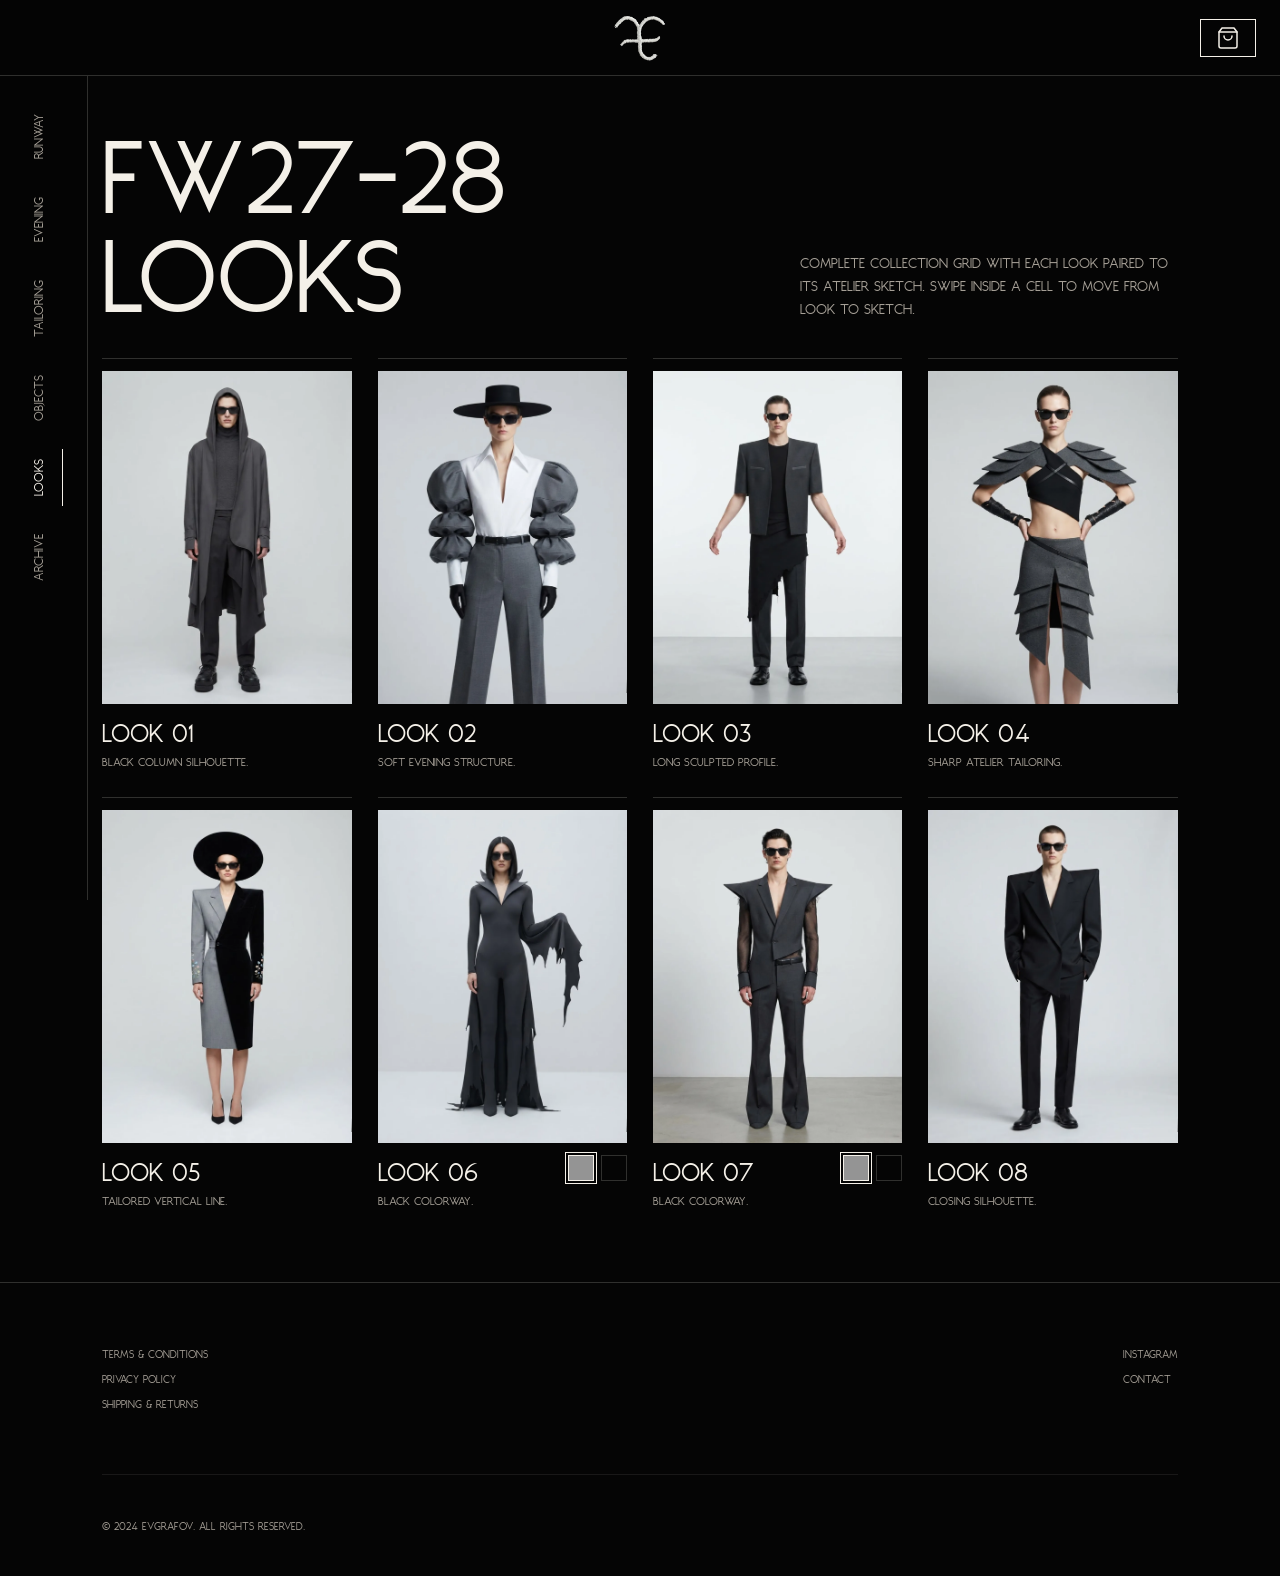
==== collection.html @ 295974f1 "add: privacy, shipping, terms pages, instagram link into the footer;" ====
<!doctype html>
<html lang="en">
  <head>
    <meta charset="utf-8" />
    <meta name="viewport" content="width=device-width, initial-scale=1" />
    <meta
      name="description"
      content="Evgrafov FW27-28 collection looks with runway visuals and sketches."
    />
    <title>Evgrafov FW27-28</title>
    <link rel="icon" href="assets/favicon/favicon.ico" sizes="any" />
    <link rel="icon" href="assets/favicon/favicon.svg" type="image/svg+xml" />
    <link rel="apple-touch-icon" href="assets/favicon/apple-touch-icon.png" />
    <link rel="manifest" href="assets/favicon/site.webmanifest" />
    <link rel="preload" href="src/styles.css" as="style" />
    <link rel="stylesheet" href="src/styles.css" />
  </head>
  <body class="collection-page">
    <header class="site-header" aria-label="Primary navigation">
      <a class="back-link header-back" href="index.html"></a>

      <a class="brand-mark" href="index.html" aria-label="Evgrafov home">
        <img
          src="assets/img/logo_trans.png"
          width="1024"
          height="1024"
          alt="Evgrafov"
        />
      </a>

      <button
        class="cart-button"
        type="button"
        aria-label="Open cart"
        aria-controls="cartPanel"
      >
        <svg width="24" height="24" viewBox="0 0 24 24" fill="none" stroke="currentColor" stroke-width="1.5" stroke-linecap="round" stroke-linejoin="round">
          <path d="M6 2L3 6v14a2 2 0 0 0 2 2h14a2 2 0 0 0 2-2V6l-3-4z"></path>
          <line x1="3" y1="6" x2="21" y2="6"></line>
          <path d="M16 10a4 4 0 0 1-8 0"></path>
        </svg>
        <span class="cart-count hidden" data-cart-count>0</span>
      </button>
    </header>

    <nav
      class="category-menu"
      id="categoryMenu"
      aria-label="Collection categories"
    >
      <a href="index.html#runway">Runway</a>
      <a href="index.html#evening">Evening</a>
      <a href="index.html#tailoring">Tailoring</a>
      <a href="index.html#objects">Objects</a>
      <a href="collection.html" class="is-active">Looks</a>
      <a href="index.html#archive">Archive</a>
    </nav>

    <main class="collection-main">
      <section class="collection-intro" aria-labelledby="collection-title">
        <div>
          <h1 id="collection-title">FW27-28 Looks</h1>
        </div>
        <p>
          Complete collection grid with each look paired to its atelier sketch.
          Swipe inside a cell to move from look to sketch.
        </p>
      </section>

      <section class="looks-grid" aria-label="FW27 collection looks">
        <article class="look-cell">
          <div class="look-carousel" tabindex="0" aria-label="Look 01 carousel">
            <figure class="look-slide">
              <img
                src="assets/img/generated/looks/fw27_1.webp"
                width="821"
                height="1100"
                alt="FW27 look 01"
                loading="lazy"
              />
            </figure>
            <figure class="look-slide is-sketch">
              <img
                src="assets/img/generated/products/IMG_8113.webp"
                width="1400"
                height="1050"
                alt="FW27 look 01 sketch"
                loading="lazy"
              />
            </figure>
          </div>
          <div class="look-meta">
            <div>
              <h2>Look 01</h2>
              <p>Black column silhouette.</p>
            </div>
          </div>
        </article>

        <article class="look-cell">
          <div class="look-carousel" tabindex="0" aria-label="Look 02 carousel">
            <figure class="look-slide">
              <img
                src="assets/img/generated/looks/fw27_2.webp"
                width="821"
                height="1100"
                alt="FW27 look 02"
                loading="lazy"
              />
            </figure>
            <figure class="look-slide is-sketch">
              <img
                src="assets/img/generated/products/IMG_8114.webp"
                width="1400"
                height="1050"
                alt="FW27 look 02 sketch"
                loading="lazy"
              />
            </figure>
          </div>
          <div class="look-meta">
            <div>
              <h2>Look 02</h2>
              <p>Soft evening structure.</p>
            </div>
          </div>
        </article>

        <article class="look-cell">
          <div class="look-carousel" tabindex="0" aria-label="Look 03 carousel">
            <figure class="look-slide">
              <img
                src="assets/img/generated/looks/fw27_3.webp"
                width="821"
                height="1100"
                alt="FW27 look 03"
                loading="lazy"
              />
            </figure>
            <figure class="look-slide is-sketch">
              <img
                src="assets/img/generated/products/IMG_8115.webp"
                width="1400"
                height="1050"
                alt="FW27 look 03 sketch"
                loading="lazy"
              />
            </figure>
          </div>
          <div class="look-meta">
            <div>
              <h2>Look 03</h2>
              <p>Long sculpted profile.</p>
            </div>
          </div>
        </article>

        <article class="look-cell">
          <div class="look-carousel" tabindex="0" aria-label="Look 04 carousel">
            <figure class="look-slide">
              <img
                src="assets/img/generated/looks/fw27_4.webp"
                width="821"
                height="1100"
                alt="FW27 look 04"
                loading="lazy"
              />
            </figure>
            <figure class="look-slide is-sketch">
              <img
                src="assets/img/generated/products/IMG_8116.webp"
                width="1400"
                height="1050"
                alt="FW27 look 04 sketch"
                loading="lazy"
              />
            </figure>
          </div>
          <div class="look-meta">
            <div>
              <h2>Look 04</h2>
              <p>Sharp atelier tailoring.</p>
            </div>
          </div>
        </article>

        <article class="look-cell">
          <div class="look-carousel" tabindex="0" aria-label="Look 05 carousel">
            <figure class="look-slide">
              <img
                src="assets/img/generated/looks/fw27_5.webp"
                width="821"
                height="1100"
                alt="FW27 look 05"
                loading="lazy"
              />
            </figure>
            <figure class="look-slide is-sketch">
              <img
                src="assets/img/generated/products/IMG_8117.webp"
                width="1400"
                height="1050"
                alt="FW27 look 05 sketch"
                loading="lazy"
              />
            </figure>
          </div>
          <div class="look-meta">
            <div>
              <h2>Look 05</h2>
              <p>Tailored vertical line.</p>
            </div>
          </div>
        </article>

        <article class="look-cell">
          <div class="look-carousel" tabindex="0" aria-label="Look 06 carousel">
            <figure class="look-slide">
              <img
                data-color-target="look-06"
                src="assets/img/generated/looks/fw27_6_1.webp"
                width="821"
                height="1100"
                alt="FW27 look 06 in black"
                loading="lazy"
              />
            </figure>
            <figure class="look-slide is-sketch">
              <img
                src="assets/img/generated/products/IMG_8118.webp"
                width="1400"
                height="1050"
                alt="FW27 look 06 sketch"
                loading="lazy"
              />
            </figure>
          </div>
          <div class="look-meta">
            <div>
              <h2>Look 06</h2>
              <p data-color-label="look-06">Black colorway.</p>
            </div>
            <div class="color-options" aria-label="Look 06 color options">
              <button
                class="is-active"
                type="button"
                style="--swatch: #949494"
                data-color-button="look-06"
                data-color-src="assets/img/generated/looks/fw27_6_1.webp"
                data-color-alt="FW27 look 06 in black"
                data-color-name="Black"
              >
                Black
              </button>
              <button
                type="button"
                style="--swatch: #050505"
                data-color-button="look-06"
                data-color-src="assets/img/generated/looks/fw27_6_2.webp"
                data-color-alt="FW27 look 06 in ivory"
                data-color-name="Ivory"
              >
                Ivory
              </button>
            </div>
          </div>
        </article>

        <article class="look-cell">
          <div class="look-carousel" tabindex="0" aria-label="Look 07 carousel">
            <figure class="look-slide">
              <img
                data-color-target="look-07"
                src="assets/img/generated/looks/fw27_7_1.webp"
                width="821"
                height="1100"
                alt="FW27 look 07 in black"
                loading="lazy"
              />
            </figure>
            <figure class="look-slide is-sketch">
              <img
                src="assets/img/generated/products/IMG_8119.webp"
                width="1400"
                height="1050"
                alt="FW27 look 07 sketch"
                loading="lazy"
              />
            </figure>
          </div>
          <div class="look-meta">
            <div>
              <h2>Look 07</h2>
              <p data-color-label="look-07">Black colorway.</p>
            </div>
            <div class="color-options" aria-label="Look 07 color options">
              <button
                class="is-active"
                type="button"
                style="--swatch: #949494"
                data-color-button="look-07"
                data-color-src="assets/img/generated/looks/fw27_7_1.webp"
                data-color-alt="FW27 look 07 in black"
                data-color-name="Black"
              >
                Black
              </button>
              <button
                type="button"
                style="--swatch: #050505"
                data-color-button="look-07"
                data-color-src="assets/img/generated/looks/fw27_7_2.webp"
                data-color-alt="FW27 look 07 in sand"
                data-color-name="Sand"
              >
                Sand
              </button>
            </div>
          </div>
        </article>

        <article class="look-cell">
          <div class="look-carousel" tabindex="0" aria-label="Look 08 carousel">
            <figure class="look-slide">
              <img
                src="assets/img/generated/looks/fw27_8.webp"
                width="821"
                height="1100"
                alt="FW27 look 08"
                loading="lazy"
              />
            </figure>
            <figure class="look-slide is-sketch">
              <img
                src="assets/img/generated/products/IMG_8120.webp"
                width="1400"
                height="1050"
                alt="FW27 look 08 sketch"
                loading="lazy"
              />
            </figure>
          </div>
          <div class="look-meta">
            <div>
              <h2>Look 08</h2>
              <p>Closing silhouette.</p>
            </div>
          </div>
        </article>
      </section>
    </main>

    <footer class="site-footer">
      <div class="footer-content">
        <div class="footer-links">
        <a href="templates/terms.html">Terms & Conditions</a>
        <a href="templates/privacy.html">Privacy Policy</a>
        <a href="templates/shipping.html">Shipping & Returns</a>
      </div>
        <div class="footer-social">
          <a href="https://instagram.com" target="_blank" rel="noopener">Instagram</a>
          <a href="mailto:alekseievgrafov@outlook.com">Contact</a>
        </div>
      </div>
      <div class="footer-bottom">
        <p class="footer-copyright">© 2024 Evgrafov. All rights reserved.</p>
      </div>
    </footer>

    <aside
      class="cart-panel"
      id="cartPanel"
      aria-hidden="true"
      aria-label="Shopping cart"
    >
      <div class="cart-scrim" data-close-cart></div>
      <div
        class="cart-drawer"
        role="dialog"
        aria-modal="true"
        aria-labelledby="cart-title"
      >
        <div class="cart-heading">
          <h2 id="cart-title">Cart</h2>
          <button type="button" data-close-cart aria-label="Close cart">
            Close
          </button>
        </div>
        <div class="cart-items" data-cart-items>
          <p>Your selection is empty.</p>
        </div>
        <button class="checkout-button" type="button">Request order</button>
      </div>
    </aside>

    <script src="src/main.js" defer></script>
  </body>
</html>
---- src/styles.css ----
@font-face {
  font-family: "Juliett";
  src:
    url("../assets/font/Juliett-Regular.otf") format("opentype"),
    url("../assets/font/Juliett-Regular.ttf") format("truetype");
  font-weight: 400;
  font-style: normal;
  font-display: swap;
}

@font-face {
  font-family: "Juliett";
  src:
    url("../assets/font/Juliett-Bold.otf") format("opentype"),
    url("../assets/font/Juliett-Bold.ttf") format("truetype");
  font-weight: 700;
  font-style: normal;
  font-display: swap;
}

:root {
  color-scheme: dark;
  --paper: #050505;
  --surface: #0d0d0d;
  --ink: #f4f0e8;
  --muted: #a59f96;
  --line: rgba(244, 240, 232, 0.18);
  --veil: rgba(5, 5, 5, 0.8);
  --header-h: 76px;
  font-family: "Juliett";
}

* {
  box-sizing: border-box;
}

html {
  scroll-behavior: smooth;
}

body {
  margin: 0;
  min-width: 320px;
  background: var(--paper);
  color: var(--ink);
  letter-spacing: 0;
}

body.cart-open {
  overflow: hidden;
}

img,
video {
  display: block;
  max-width: 100%;
}

figure {
  margin: 0;
}

button,
a {
  color: inherit;
  font: inherit;
}

button {
  cursor: pointer;
}

.site-header {
  position: fixed;
  z-index: 30;
  inset: 0 0 auto;
  height: var(--header-h);
  display: grid;
  grid-template-columns: 88px 1fr 88px;
  align-items: center;
  border-bottom: 1px solid var(--line);
  background: rgba(5, 5, 5, 0.82);
  -webkit-backdrop-filter: blur(18px);
  backdrop-filter: blur(18px);
}

.menu-toggle,
.cart-button,
.cart-heading button,
.product-card button,
.carousel-control,
.checkout-button {
  border: 1px solid var(--ink);
  background: transparent;
  text-transform: uppercase;
  font-size: 11px;
  line-height: 1;
  letter-spacing: 0;
  transition:
    transform 180ms ease,
    background 180ms ease,
    color 180ms ease;
}

.menu-toggle {
  width: 38px;
  height: 38px;
  margin-left: 24px;
  padding: 0 9px;
  display: grid;
  align-content: center;
  gap: 5px;
}

.menu-toggle span {
  height: 1px;
  background: currentColor;
}

.brand-mark {
  justify-self: center;
  width: clamp(48px, 7vw, 72px);
}

.brand-mark img {
  width: 100%;
  height: auto;
}

.cart-button {
  justify-self: end;
  margin-right: 24px;
  min-width: 56px;
  height: 38px;
  display: inline-flex;
  align-items: center;
  justify-content: center;
  position: relative;
}

.cart-count {
  position: absolute;
  top: 0;
  right: 6px;
  background-color: var(--ink);
  color: var(--paper);
  font-size: 11px;
  font-weight: 700;
  border-radius: 50%;
  width: 18px;
  height: 18px;
  display: flex;
  align-items: center;
  justify-content: center;
}

.cart-count.hidden {
  display: none;
}

.category-menu {
  position: fixed;
  z-index: 20;
  left: 0;
  top: var(--header-h);
  bottom: 0;
  width: 88px;
  padding: 28px 24px;
  display: flex;
  flex-direction: column;
  gap: 18px;
  overflow-y: auto;
  border-right: 1px solid var(--line);
  background: rgba(5, 5, 5, 0.74);
  -webkit-backdrop-filter: blur(14px);
  backdrop-filter: blur(14px);
}

.category-menu a {
  writing-mode: vertical-rl;
  transform: rotate(180deg);
  text-decoration: none;
  text-transform: uppercase;
  font-size: 14px;
  color: var(--muted);
  padding: 10px 6px;
  border-left: 1px solid transparent;
  transition:
    color 180ms ease,
    border-color 180ms ease;
}

.category-menu a.is-active,
.category-menu a:hover {
  color: var(--ink);
  border-color: var(--ink);
}

main {
  padding-left: 88px;
}

.hero {
  min-height: 100svh;
  position: relative;
  display: grid;
  align-items: end;
  overflow: clip;
  padding: calc(var(--header-h) + 48px) clamp(24px, 7vw, 108px) 10vh;
  isolation: isolate;
}

.hero::after {
  content: "";
  position: absolute;
  inset: 0;
  z-index: -1;
  background: linear-gradient(180deg, rgba(5, 5, 5, 0.12), rgba(5, 5, 5, 0.92));
}

.hero-video {
  position: absolute;
  inset: 0;
  z-index: -2;
  width: 100%;
  height: 100%;
  object-fit: cover;
  filter: grayscale(1) contrast(1.2) brightness(0.5);
}

.hero-copy {
  max-width: 760px;
  animation: rise-in 760ms cubic-bezier(0.2, 0.8, 0.2, 1) both;
}

.hero-copy p,
.section-heading p,
.archive-section p {
  margin: 0 0 14px;
  color: var(--muted);
  text-transform: uppercase;
  font-size: 11px;
}

.hero-copy h1 {
  margin: 0;
  font-size: clamp(64px, 13vw, 178px);
  line-height: 0.82;
  font-weight: 400;
}

.hero-copy span {
  display: block;
  max-width: 420px;
  margin-top: 26px;
  font-size: clamp(16px, 2vw, 22px);
  line-height: 1.45;
}

.collection-section {
  min-height: 100svh;
  padding: calc(var(--header-h) + 48px) clamp(22px, 5vw, 80px) 72px;
  border-top: 1px solid var(--line);
}

.section-heading {
  display: flex;
  align-items: end;
  justify-content: space-between;
  gap: 24px;
  margin-bottom: 32px;
}

.section-heading h2,
.archive-section h2,
.cart-heading h2 {
  margin: 0;
  font-size: clamp(34px, 5vw, 72px);
  line-height: 0.94;
  font-weight: 400;
}

.carousel-shell {
  display: grid;
  grid-template-columns: 52px minmax(0, 1fr) 52px;
  gap: 16px;
  align-items: center;
}

.product-carousel {
  display: grid;
  grid-auto-flow: column;
  grid-auto-columns: minmax(280px, 43vw);
  gap: clamp(18px, 3vw, 42px);
  overflow-x: auto;
  overscroll-behavior-inline: contain;
  scroll-snap-type: x mandatory;
  scroll-padding: 2px;
  padding: 4px 2px 26px;
  scrollbar-width: thin;
}

.product-card {
  scroll-snap-align: start;
  display: grid;
  grid-template-rows: auto 1fr auto;
  min-height: 640px;
  border-top: 1px solid var(--line);
  opacity: 0;
  transform: translateY(24px);
  animation: rise-in 600ms ease both;
}

.product-card:nth-child(2) {
  animation-delay: 90ms;
}

.product-card:nth-child(3) {
  animation-delay: 180ms;
}

.product-card img {
  width: 100%;
  aspect-ratio: 4 / 5;
  object-fit: cover;
  background: #111111;
  filter: grayscale(1) contrast(1.08) brightness(0.92);
  transform: rotate(2deg);
  transform-origin: 52% 50%;
  transition:
    filter 260ms ease,
    transform 260ms ease;
}

.product-card:hover img {
  filter: grayscale(0.25) contrast(1.05) brightness(1);
  transform: rotate(2deg) translateY(-4px);
}

.product-card div {
  padding: 18px 0 24px;
}

.product-card h3 {
  margin: 0 0 10px;
  font-size: clamp(22px, 3vw, 34px);
  font-weight: 400;
}

.product-card p {
  margin: 0;
  max-width: 35ch;
  color: var(--muted);
  font-size: 14px;
  line-height: 1.55;
}

.product-card button,
.checkout-button {
  min-height: 42px;
}

.carousel-control {
  width: 52px;
  height: 52px;
  overflow: hidden;
  white-space: nowrap;
  text-indent: 100%;
  position: relative;
}

.carousel-control::before {
  content: "";
  position: absolute;
  inset: 18px;
  border-top: 1px solid currentColor;
  border-left: 1px solid currentColor;
}

.carousel-control.prev::before {
  transform: rotate(-45deg);
}

.carousel-control.next::before {
  transform: rotate(135deg);
}

.archive-section {
  min-height: 70svh;
  padding: calc(var(--header-h) + 64px) clamp(24px, 8vw, 124px) 96px;
  display: flex;
  justify-content: space-between;
  align-items: start;
  gap: 32px;
  border-top: 1px solid var(--line);
}

.archive-section a {
  text-transform: uppercase;
  font-size: 12px;
  text-decoration: none;
  border-bottom: 1px solid currentColor;
  padding-bottom: 7px;
}

.site-footer {
  padding: 64px clamp(24px, 8vw, 124px) 32px;
  border-top: 1px solid var(--line);
  font-size: 12px;
  text-transform: uppercase;
  background: var(--paper);
}

.footer-content {
  display: flex;
  justify-content: space-between;
  flex-wrap: wrap;
  gap: 32px;
  margin-bottom: 64px;
}

.footer-links, .footer-social {
  display: flex;
  flex-direction: column;
  gap: 12px;
}

.site-footer a {
  color: var(--muted);
  text-decoration: none;
  transition: color 0.2s ease;
}

.site-footer a:hover {
  color: var(--ink);
}

.footer-bottom {
  display: flex;
  justify-content: space-between;
  align-items: center;
  color: var(--muted);
  padding-top: 32px;
  border-top: 1px solid rgba(244, 240, 232, 0.08);
}

.collection-main {
  min-height: 100svh;
  padding: calc(var(--header-h) + 46px) clamp(64px, 8vw, 132px) 72px;
}

.collection-intro {
  display: flex;
  align-items: end;
  justify-content: space-between;
  gap: 28px;
  margin-bottom: 38px;
}

.collection-intro p {
  margin: 0;
  max-width: 42ch;
  color: var(--muted);
  line-height: 1.45;
}

.collection-intro h1 {
  margin: 0;
  font-size: clamp(48px, 9vw, 128px);
  font-weight: 400;
  line-height: 0.86;
}

.looks-grid {
  display: grid;
  grid-template-columns: repeat(4, minmax(0, 1fr));
  gap: clamp(16px, 2vw, 28px);
}

.look-cell {
  min-width: 0;
  border-top: 1px solid var(--line);
  padding-top: 12px;
}

.look-carousel {
  display: grid;
  grid-auto-flow: column;
  grid-auto-columns: 100%;
  overflow-x: auto;
  scroll-snap-type: x mandatory;
  scrollbar-width: thin;
  background: #080808;
}

.look-slide {
  scroll-snap-align: start;
  position: relative;
  min-width: 0;
}

.look-slide img {
  width: 100%;
  aspect-ratio: 3 / 4;
  height: auto;
  object-fit: cover;
  background: #101010;
}

.look-slide.is-sketch img {
  filter: grayscale(1) contrast(1.08) brightness(0.9);
  transform: rotate(2deg) scale(0.96);
}

.look-meta {
  display: grid;
  grid-template-columns: 1fr auto;
  align-items: start;
  gap: 12px;
  padding-top: 12px;
}

.look-meta h2 {
  margin: 0 0 5px;
  font-size: clamp(20px, 2.2vw, 30px);
  font-weight: 400;
}

.look-meta p {
  margin: 0;
  color: var(--muted);
  font-size: 13px;
  line-height: 1.4;
}

.color-options {
  display: flex;
  gap: 7px;
  justify-content: end;
}

.color-options button {
  width: 26px;
  height: 26px;
  padding: 0;
  border: 1px solid var(--line);
  background: var(--swatch, var(--ink));
  color: transparent;
  overflow: hidden;
}

.color-options button.is-active {
  border-color: var(--ink);
  box-shadow:
    0 0 0 2px var(--paper),
    0 0 0 3px var(--ink);
}

.back-link {
  text-transform: uppercase;
  font-size: 12px;
  text-decoration: none;
  border-bottom: 1px solid currentColor;
  padding-bottom: 7px;
  white-space: nowrap;
}

.header-back {
  justify-self: start;
  margin-left: 24px;
}

.cart-panel {
  position: fixed;
  inset: 0;
  z-index: 60;
  pointer-events: none;
  opacity: 0;
  transition: opacity 220ms ease;
}

.cart-panel.is-open {
  pointer-events: auto;
  opacity: 1;
}

.cart-scrim {
  position: absolute;
  inset: 0;
  background: rgba(0, 0, 0, 0.72);
  -webkit-backdrop-filter: blur(6px);
  backdrop-filter: blur(6px);
}

.cart-drawer {
  position: relative;
  min-height: min(440px, 82svh);
  width: min(100%, 760px);
  margin-left: auto;
  background: var(--surface);
  border-left: 1px solid var(--line);
  border-bottom: 1px solid var(--line);
  padding: 24px;
  transform: translateY(-22px);
  transition: transform 220ms ease;
}

.cart-panel.is-open .cart-drawer {
  transform: translateY(0);
}

.cart-heading {
  display: flex;
  justify-content: space-between;
  align-items: start;
  gap: 24px;
  padding-bottom: 22px;
  border-bottom: 1px solid var(--line);
}

.cart-heading h2 {
  font-size: clamp(34px, 6vw, 64px);
}

.cart-heading button {
  min-height: 38px;
  padding: 0 14px;
}

.cart-items {
  display: grid;
  gap: 14px;
  padding: 24px 0;
}

.cart-items p {
  color: var(--muted);
  margin: 0;
}

.cart-line {
  display: flex;
  justify-content: space-between;
  gap: 16px;
  padding-bottom: 14px;
  border-bottom: 1px solid var(--line);
}

.cart-line span {
  color: var(--muted);
}

.checkout-button {
  width: 100%;
  background: var(--ink);
  color: var(--paper);
}

.menu-toggle:hover,
.cart-button:hover,
.product-card button:hover,
.cart-heading button:hover,
.carousel-control:hover,
.checkout-button:hover {
  transform: translateY(-1px);
}

.product-card button:hover,
.cart-button:hover,
.cart-heading button:hover,
.carousel-control:hover {
  background: var(--ink);
  color: var(--paper);
}

@keyframes rise-in {
  from {
    opacity: 0;
    transform: translateY(24px);
  }

  to {
    opacity: 1;
    transform: translateY(0);
  }
}

@media (max-width: 820px) {
  :root {
    --header-h: 68px;
  }

  .site-header {
    grid-template-columns: 64px 1fr 78px;
  }

  .menu-toggle {
    margin-left: 14px;
  }

  .cart-button {
    margin-right: 14px;
  }

  .category-menu {
    right: 0;
    top: var(--header-h);
    bottom: auto;
    width: auto;
    height: 54px;
    padding: 0 16px;
    flex-direction: row;
    align-items: center;
    border-right: 0;
    border-bottom: 1px solid var(--line);
  }

  .category-menu a {
    writing-mode: horizontal-tb;
    transform: none;
    white-space: nowrap;
    border-left: 0;
    border-bottom: 1px solid transparent;
  }

  main {
    padding-left: 0;
  }

  .hero,
  .collection-section {
    padding-top: calc(var(--header-h) + 86px);
  }

  .carousel-shell {
    grid-template-columns: 1fr;
  }

  .carousel-control {
    display: none;
  }

  .product-carousel {
    grid-auto-columns: minmax(250px, 78vw);
  }

  .product-card {
    min-height: 560px;
  }

  .archive-section {
    min-height: 56svh;
    display: grid;
    align-content: end;
  }

  .collection-main {
    padding: calc(var(--header-h) + 78px) clamp(22px, 6vw, 48px) 64px;
  }

  .collection-intro {
    display: grid;
  }

  .looks-grid {
    grid-template-columns: repeat(2, minmax(0, 1fr));
  }
}

@media (max-width: 560px) {
  .looks-grid {
    grid-template-columns: 1fr;
  }
}

@media (prefers-reduced-motion: reduce) {

  *,
  *::before,
  *::after {
    scroll-behavior: auto !important;
    animation-duration: 1ms !important;
    transition-duration: 1ms !important;
  }

  .hero-video {
    display: none;
  }
}
---- src/styles.css ----
@font-face {
  font-family: "Juliett";
  src:
    url("../assets/font/Juliett-Regular.otf") format("opentype"),
    url("../assets/font/Juliett-Regular.ttf") format("truetype");
  font-weight: 400;
  font-style: normal;
  font-display: swap;
}

@font-face {
  font-family: "Juliett";
  src:
    url("../assets/font/Juliett-Bold.otf") format("opentype"),
    url("../assets/font/Juliett-Bold.ttf") format("truetype");
  font-weight: 700;
  font-style: normal;
  font-display: swap;
}

:root {
  color-scheme: dark;
  --paper: #050505;
  --surface: #0d0d0d;
  --ink: #f4f0e8;
  --muted: #a59f96;
  --line: rgba(244, 240, 232, 0.18);
  --veil: rgba(5, 5, 5, 0.8);
  --header-h: 76px;
  font-family: "Juliett";
}

* {
  box-sizing: border-box;
}

html {
  scroll-behavior: smooth;
}

body {
  margin: 0;
  min-width: 320px;
  background: var(--paper);
  color: var(--ink);
  letter-spacing: 0;
}

body.cart-open {
  overflow: hidden;
}

img,
video {
  display: block;
  max-width: 100%;
}

figure {
  margin: 0;
}

button,
a {
  color: inherit;
  font: inherit;
}

button {
  cursor: pointer;
}

.site-header {
  position: fixed;
  z-index: 30;
  inset: 0 0 auto;
  height: var(--header-h);
  display: grid;
  grid-template-columns: 88px 1fr 88px;
  align-items: center;
  border-bottom: 1px solid var(--line);
  background: rgba(5, 5, 5, 0.82);
  -webkit-backdrop-filter: blur(18px);
  backdrop-filter: blur(18px);
}

.menu-toggle,
.cart-button,
.cart-heading button,
.product-card button,
.carousel-control,
.checkout-button {
  border: 1px solid var(--ink);
  background: transparent;
  text-transform: uppercase;
  font-size: 11px;
  line-height: 1;
  letter-spacing: 0;
  transition:
    transform 180ms ease,
    background 180ms ease,
    color 180ms ease;
}

.menu-toggle {
  width: 38px;
  height: 38px;
  margin-left: 24px;
  padding: 0 9px;
  display: grid;
  align-content: center;
  gap: 5px;
}

.menu-toggle span {
  height: 1px;
  background: currentColor;
}

.brand-mark {
  justify-self: center;
  width: clamp(48px, 7vw, 72px);
}

.brand-mark img {
  width: 100%;
  height: auto;
}

.cart-button {
  justify-self: end;
  margin-right: 24px;
  min-width: 56px;
  height: 38px;
  display: inline-flex;
  align-items: center;
  justify-content: center;
  position: relative;
}

.cart-count {
  position: absolute;
  top: 0;
  right: 6px;
  background-color: var(--ink);
  color: var(--paper);
  font-size: 11px;
  font-weight: 700;
  border-radius: 50%;
  width: 18px;
  height: 18px;
  display: flex;
  align-items: center;
  justify-content: center;
}

.cart-count.hidden {
  display: none;
}

.category-menu {
  position: fixed;
  z-index: 20;
  left: 0;
  top: var(--header-h);
  bottom: 0;
  width: 88px;
  padding: 28px 24px;
  display: flex;
  flex-direction: column;
  gap: 18px;
  overflow-y: auto;
  border-right: 1px solid var(--line);
  background: rgba(5, 5, 5, 0.74);
  -webkit-backdrop-filter: blur(14px);
  backdrop-filter: blur(14px);
}

.category-menu a {
  writing-mode: vertical-rl;
  transform: rotate(180deg);
  text-decoration: none;
  text-transform: uppercase;
  font-size: 14px;
  color: var(--muted);
  padding: 10px 6px;
  border-left: 1px solid transparent;
  transition:
    color 180ms ease,
    border-color 180ms ease;
}

.category-menu a.is-active,
.category-menu a:hover {
  color: var(--ink);
  border-color: var(--ink);
}

main {
  padding-left: 88px;
}

.hero {
  min-height: 100svh;
  position: relative;
  display: grid;
  align-items: end;
  overflow: clip;
  padding: calc(var(--header-h) + 48px) clamp(24px, 7vw, 108px) 10vh;
  isolation: isolate;
}

.hero::after {
  content: "";
  position: absolute;
  inset: 0;
  z-index: -1;
  background: linear-gradient(180deg, rgba(5, 5, 5, 0.12), rgba(5, 5, 5, 0.92));
}

.hero-video {
  position: absolute;
  inset: 0;
  z-index: -2;
  width: 100%;
  height: 100%;
  object-fit: cover;
  filter: grayscale(1) contrast(1.2) brightness(0.5);
}

.hero-copy {
  max-width: 760px;
  animation: rise-in 760ms cubic-bezier(0.2, 0.8, 0.2, 1) both;
}

.hero-copy p,
.section-heading p,
.archive-section p {
  margin: 0 0 14px;
  color: var(--muted);
  text-transform: uppercase;
  font-size: 11px;
}

.hero-copy h1 {
  margin: 0;
  font-size: clamp(64px, 13vw, 178px);
  line-height: 0.82;
  font-weight: 400;
}

.hero-copy span {
  display: block;
  max-width: 420px;
  margin-top: 26px;
  font-size: clamp(16px, 2vw, 22px);
  line-height: 1.45;
}

.collection-section {
  min-height: 100svh;
  padding: calc(var(--header-h) + 48px) clamp(22px, 5vw, 80px) 72px;
  border-top: 1px solid var(--line);
}

.section-heading {
  display: flex;
  align-items: end;
  justify-content: space-between;
  gap: 24px;
  margin-bottom: 32px;
}

.section-heading h2,
.archive-section h2,
.cart-heading h2 {
  margin: 0;
  font-size: clamp(34px, 5vw, 72px);
  line-height: 0.94;
  font-weight: 400;
}

.carousel-shell {
  display: grid;
  grid-template-columns: 52px minmax(0, 1fr) 52px;
  gap: 16px;
  align-items: center;
}

.product-carousel {
  display: grid;
  grid-auto-flow: column;
  grid-auto-columns: minmax(280px, 43vw);
  gap: clamp(18px, 3vw, 42px);
  overflow-x: auto;
  overscroll-behavior-inline: contain;
  scroll-snap-type: x mandatory;
  scroll-padding: 2px;
  padding: 4px 2px 26px;
  scrollbar-width: thin;
}

.product-card {
  scroll-snap-align: start;
  display: grid;
  grid-template-rows: auto 1fr auto;
  min-height: 640px;
  border-top: 1px solid var(--line);
  opacity: 0;
  transform: translateY(24px);
  animation: rise-in 600ms ease both;
}

.product-card:nth-child(2) {
  animation-delay: 90ms;
}

.product-card:nth-child(3) {
  animation-delay: 180ms;
}

.product-card img {
  width: 100%;
  aspect-ratio: 4 / 5;
  object-fit: cover;
  background: #111111;
  filter: grayscale(1) contrast(1.08) brightness(0.92);
  transform: rotate(2deg);
  transform-origin: 52% 50%;
  transition:
    filter 260ms ease,
    transform 260ms ease;
}

.product-card:hover img {
  filter: grayscale(0.25) contrast(1.05) brightness(1);
  transform: rotate(2deg) translateY(-4px);
}

.product-card div {
  padding: 18px 0 24px;
}

.product-card h3 {
  margin: 0 0 10px;
  font-size: clamp(22px, 3vw, 34px);
  font-weight: 400;
}

.product-card p {
  margin: 0;
  max-width: 35ch;
  color: var(--muted);
  font-size: 14px;
  line-height: 1.55;
}

.product-card button,
.checkout-button {
  min-height: 42px;
}

.carousel-control {
  width: 52px;
  height: 52px;
  overflow: hidden;
  white-space: nowrap;
  text-indent: 100%;
  position: relative;
}

.carousel-control::before {
  content: "";
  position: absolute;
  inset: 18px;
  border-top: 1px solid currentColor;
  border-left: 1px solid currentColor;
}

.carousel-control.prev::before {
  transform: rotate(-45deg);
}

.carousel-control.next::before {
  transform: rotate(135deg);
}

.archive-section {
  min-height: 70svh;
  padding: calc(var(--header-h) + 64px) clamp(24px, 8vw, 124px) 96px;
  display: flex;
  justify-content: space-between;
  align-items: start;
  gap: 32px;
  border-top: 1px solid var(--line);
}

.archive-section a {
  text-transform: uppercase;
  font-size: 12px;
  text-decoration: none;
  border-bottom: 1px solid currentColor;
  padding-bottom: 7px;
}

.site-footer {
  padding: 64px clamp(24px, 8vw, 124px) 32px;
  border-top: 1px solid var(--line);
  font-size: 12px;
  text-transform: uppercase;
  background: var(--paper);
}

.footer-content {
  display: flex;
  justify-content: space-between;
  flex-wrap: wrap;
  gap: 32px;
  margin-bottom: 64px;
}

.footer-links, .footer-social {
  display: flex;
  flex-direction: column;
  gap: 12px;
}

.site-footer a {
  color: var(--muted);
  text-decoration: none;
  transition: color 0.2s ease;
}

.site-footer a:hover {
  color: var(--ink);
}

.footer-bottom {
  display: flex;
  justify-content: space-between;
  align-items: center;
  color: var(--muted);
  padding-top: 32px;
  border-top: 1px solid rgba(244, 240, 232, 0.08);
}

.collection-main {
  min-height: 100svh;
  padding: calc(var(--header-h) + 46px) clamp(64px, 8vw, 132px) 72px;
}

.collection-intro {
  display: flex;
  align-items: end;
  justify-content: space-between;
  gap: 28px;
  margin-bottom: 38px;
}

.collection-intro p {
  margin: 0;
  max-width: 42ch;
  color: var(--muted);
  line-height: 1.45;
}

.collection-intro h1 {
  margin: 0;
  font-size: clamp(48px, 9vw, 128px);
  font-weight: 400;
  line-height: 0.86;
}

.looks-grid {
  display: grid;
  grid-template-columns: repeat(4, minmax(0, 1fr));
  gap: clamp(16px, 2vw, 28px);
}

.look-cell {
  min-width: 0;
  border-top: 1px solid var(--line);
  padding-top: 12px;
}

.look-carousel {
  display: grid;
  grid-auto-flow: column;
  grid-auto-columns: 100%;
  overflow-x: auto;
  scroll-snap-type: x mandatory;
  scrollbar-width: thin;
  background: #080808;
}

.look-slide {
  scroll-snap-align: start;
  position: relative;
  min-width: 0;
}

.look-slide img {
  width: 100%;
  aspect-ratio: 3 / 4;
  height: auto;
  object-fit: cover;
  background: #101010;
}

.look-slide.is-sketch img {
  filter: grayscale(1) contrast(1.08) brightness(0.9);
  transform: rotate(2deg) scale(0.96);
}

.look-meta {
  display: grid;
  grid-template-columns: 1fr auto;
  align-items: start;
  gap: 12px;
  padding-top: 12px;
}

.look-meta h2 {
  margin: 0 0 5px;
  font-size: clamp(20px, 2.2vw, 30px);
  font-weight: 400;
}

.look-meta p {
  margin: 0;
  color: var(--muted);
  font-size: 13px;
  line-height: 1.4;
}

.color-options {
  display: flex;
  gap: 7px;
  justify-content: end;
}

.color-options button {
  width: 26px;
  height: 26px;
  padding: 0;
  border: 1px solid var(--line);
  background: var(--swatch, var(--ink));
  color: transparent;
  overflow: hidden;
}

.color-options button.is-active {
  border-color: var(--ink);
  box-shadow:
    0 0 0 2px var(--paper),
    0 0 0 3px var(--ink);
}

.back-link {
  text-transform: uppercase;
  font-size: 12px;
  text-decoration: none;
  border-bottom: 1px solid currentColor;
  padding-bottom: 7px;
  white-space: nowrap;
}

.header-back {
  justify-self: start;
  margin-left: 24px;
}

.cart-panel {
  position: fixed;
  inset: 0;
  z-index: 60;
  pointer-events: none;
  opacity: 0;
  transition: opacity 220ms ease;
}

.cart-panel.is-open {
  pointer-events: auto;
  opacity: 1;
}

.cart-scrim {
  position: absolute;
  inset: 0;
  background: rgba(0, 0, 0, 0.72);
  -webkit-backdrop-filter: blur(6px);
  backdrop-filter: blur(6px);
}

.cart-drawer {
  position: relative;
  min-height: min(440px, 82svh);
  width: min(100%, 760px);
  margin-left: auto;
  background: var(--surface);
  border-left: 1px solid var(--line);
  border-bottom: 1px solid var(--line);
  padding: 24px;
  transform: translateY(-22px);
  transition: transform 220ms ease;
}

.cart-panel.is-open .cart-drawer {
  transform: translateY(0);
}

.cart-heading {
  display: flex;
  justify-content: space-between;
  align-items: start;
  gap: 24px;
  padding-bottom: 22px;
  border-bottom: 1px solid var(--line);
}

.cart-heading h2 {
  font-size: clamp(34px, 6vw, 64px);
}

.cart-heading button {
  min-height: 38px;
  padding: 0 14px;
}

.cart-items {
  display: grid;
  gap: 14px;
  padding: 24px 0;
}

.cart-items p {
  color: var(--muted);
  margin: 0;
}

.cart-line {
  display: flex;
  justify-content: space-between;
  gap: 16px;
  padding-bottom: 14px;
  border-bottom: 1px solid var(--line);
}

.cart-line span {
  color: var(--muted);
}

.checkout-button {
  width: 100%;
  background: var(--ink);
  color: var(--paper);
}

.menu-toggle:hover,
.cart-button:hover,
.product-card button:hover,
.cart-heading button:hover,
.carousel-control:hover,
.checkout-button:hover {
  transform: translateY(-1px);
}

.product-card button:hover,
.cart-button:hover,
.cart-heading button:hover,
.carousel-control:hover {
  background: var(--ink);
  color: var(--paper);
}

@keyframes rise-in {
  from {
    opacity: 0;
    transform: translateY(24px);
  }

  to {
    opacity: 1;
    transform: translateY(0);
  }
}

@media (max-width: 820px) {
  :root {
    --header-h: 68px;
  }

  .site-header {
    grid-template-columns: 64px 1fr 78px;
  }

  .menu-toggle {
    margin-left: 14px;
  }

  .cart-button {
    margin-right: 14px;
  }

  .category-menu {
    right: 0;
    top: var(--header-h);
    bottom: auto;
    width: auto;
    height: 54px;
    padding: 0 16px;
    flex-direction: row;
    align-items: center;
    border-right: 0;
    border-bottom: 1px solid var(--line);
  }

  .category-menu a {
    writing-mode: horizontal-tb;
    transform: none;
    white-space: nowrap;
    border-left: 0;
    border-bottom: 1px solid transparent;
  }

  main {
    padding-left: 0;
  }

  .hero,
  .collection-section {
    padding-top: calc(var(--header-h) + 86px);
  }

  .carousel-shell {
    grid-template-columns: 1fr;
  }

  .carousel-control {
    display: none;
  }

  .product-carousel {
    grid-auto-columns: minmax(250px, 78vw);
  }

  .product-card {
    min-height: 560px;
  }

  .archive-section {
    min-height: 56svh;
    display: grid;
    align-content: end;
  }

  .collection-main {
    padding: calc(var(--header-h) + 78px) clamp(22px, 6vw, 48px) 64px;
  }

  .collection-intro {
    display: grid;
  }

  .looks-grid {
    grid-template-columns: repeat(2, minmax(0, 1fr));
  }
}

@media (max-width: 560px) {
  .looks-grid {
    grid-template-columns: 1fr;
  }
}

@media (prefers-reduced-motion: reduce) {

  *,
  *::before,
  *::after {
    scroll-behavior: auto !important;
    animation-duration: 1ms !important;
    transition-duration: 1ms !important;
  }

  .hero-video {
    display: none;
  }
}
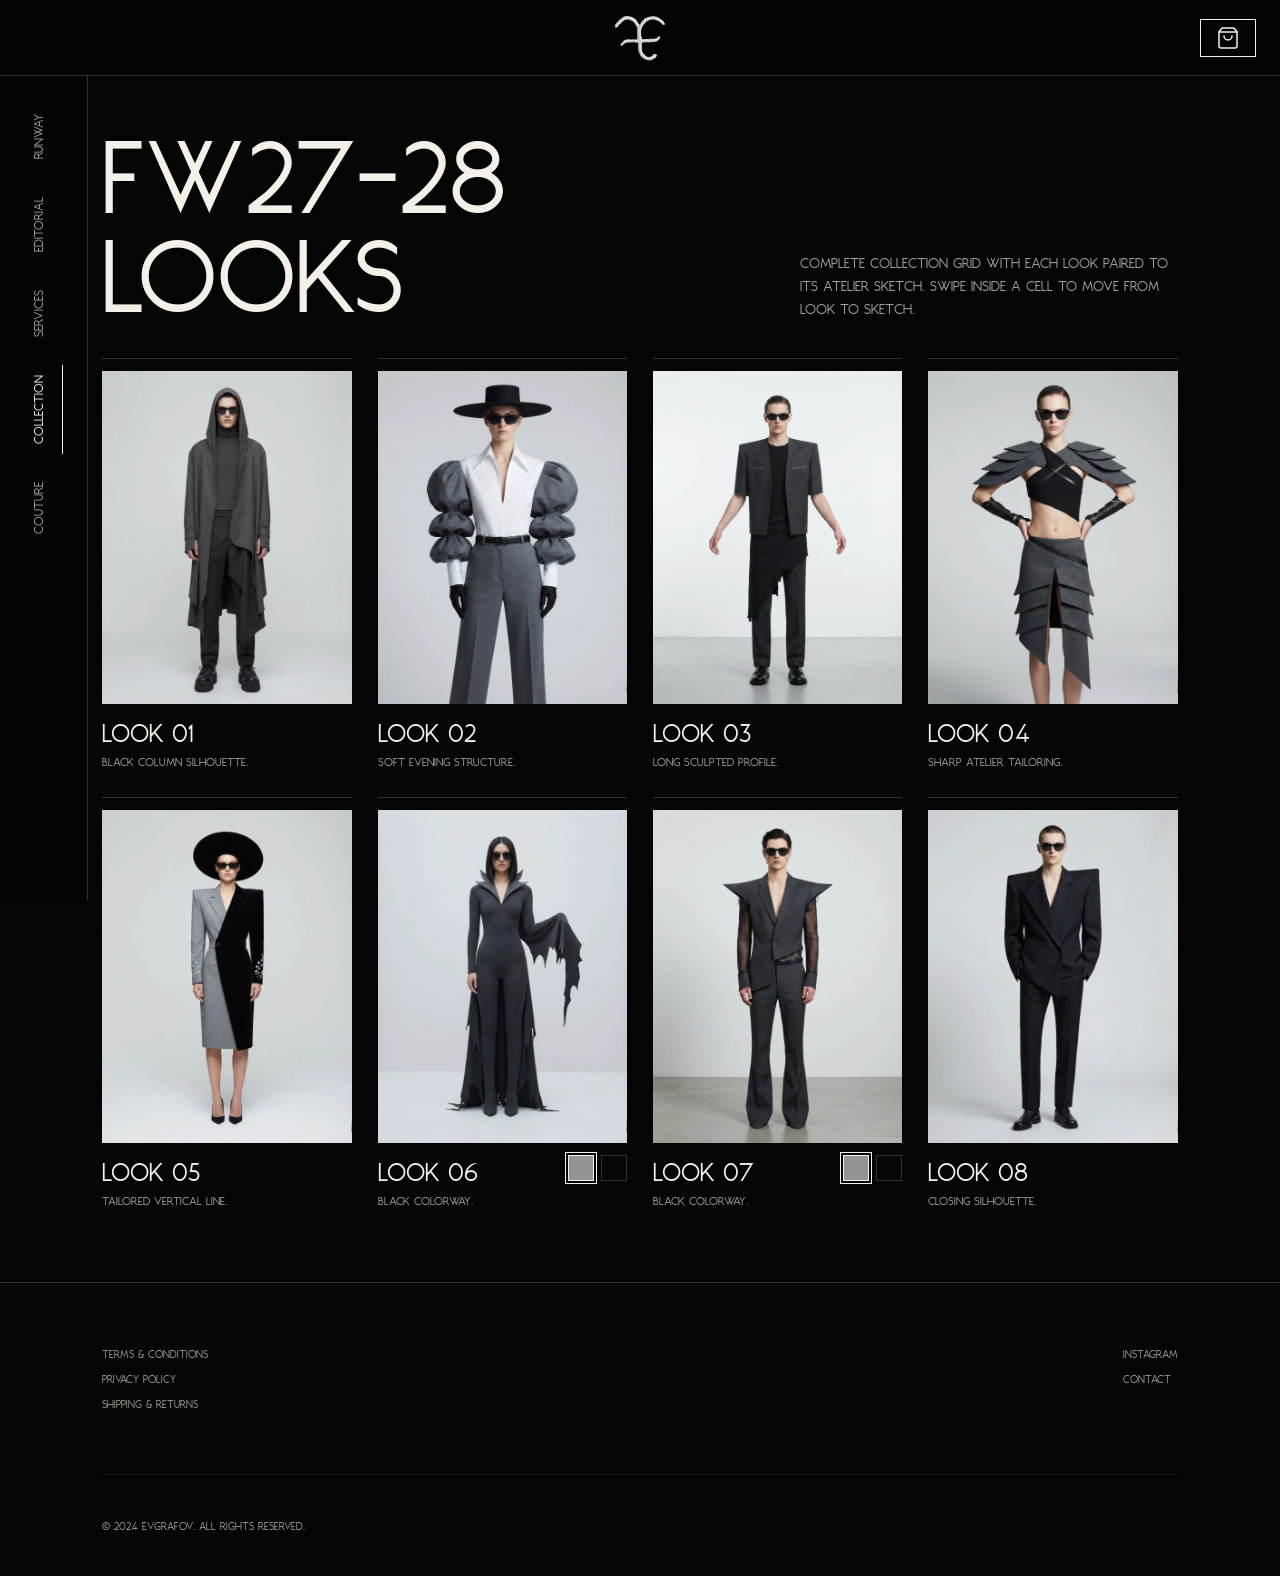
==== commit 339ddfbd: "remade main page to new concept" ====
--- a/collection.html
+++ b/collection.html
@@ -49,11 +49,10 @@
       aria-label="Collection categories"
     >
       <a href="index.html#runway">Runway</a>
-      <a href="index.html#evening">Evening</a>
-      <a href="index.html#tailoring">Tailoring</a>
-      <a href="index.html#objects">Objects</a>
-      <a href="collection.html" class="is-active">Looks</a>
-      <a href="index.html#archive">Archive</a>
+      <a href="index.html#split">Editorial</a>
+      <a href="index.html#services">Services</a>
+      <a href="collection.html" class="is-active">Collection</a>
+      <a href="couture.html">Couture</a>
     </nav>
 
     <main class="collection-main">
--- a/src/styles.css
+++ b/src/styles.css
@@ -210,12 +210,60 @@
   isolation: isolate;
 }
 
+.home-hero {
+  min-height: calc(100svh - var(--header-h));
+  place-items: center;
+  padding: var(--header-h) 0 0;
+}
+
 .hero::after {
   content: "";
   position: absolute;
   inset: 0;
   z-index: -1;
   background: linear-gradient(180deg, rgba(5, 5, 5, 0.12), rgba(5, 5, 5, 0.92));
+}
+
+.home-hero::after {
+  display: none;
+}
+
+.home-hero-figure {
+  position: relative;
+  width: 100%;
+  height: calc(100svh - var(--header-h));
+  overflow: hidden;
+}
+
+.home-hero-figure img {
+  width: 100%;
+  height: 100%;
+  object-fit: cover;
+  filter: grayscale(0.18) contrast(1.04) brightness(0.94);
+}
+
+.home-hero-copy {
+  position: absolute;
+  top: clamp(22px, 5vw, 54px);
+  left: 50%;
+  width: min(86%, 520px);
+  transform: translateX(-50%);
+  text-align: center;
+  color: #050505;
+  text-shadow: 0 2px 20px rgba(255, 255, 255, 0.58);
+}
+
+.home-hero-copy h1 {
+  margin: 0;
+  font-size: clamp(46px, 8vw, 96px);
+  line-height: 0.9;
+  font-weight: 400;
+}
+
+.home-hero-copy p {
+  margin: 10px 0 0;
+  font-size: clamp(18px, 2.5vw, 30px);
+  line-height: 1;
 }
 
 .hero-video {
@@ -255,6 +303,70 @@
   margin-top: 26px;
   font-size: clamp(16px, 2vw, 22px);
   line-height: 1.45;
+}
+
+.split-image-section {
+  display: grid;
+  grid-template-columns: repeat(2, minmax(0, 1fr));
+  border-top: 1px solid var(--line);
+}
+
+.split-image-section img {
+  width: 100%;
+  height: min(76svh, 760px);
+  aspect-ratio: 1 / 1;
+  object-fit: cover;
+}
+
+.services-section {
+  min-height: 82svh;
+  padding: calc(var(--header-h) + 58px) clamp(24px, 7vw, 104px) 92px;
+  border-top: 1px solid var(--line);
+  text-align: center;
+}
+
+.services-section h2 {
+  margin: 0 0 clamp(34px, 6vw, 72px);
+  font-size: clamp(36px, 7vw, 92px);
+  line-height: 0.94;
+  font-weight: 400;
+}
+
+.services-grid {
+  display: grid;
+  grid-template-columns: repeat(3, minmax(0, 1fr));
+  gap: clamp(18px, 3vw, 42px);
+  max-width: 980px;
+  margin: 0 auto;
+}
+
+.service-link {
+  display: grid;
+  gap: 18px;
+  color: inherit;
+  text-align: center;
+  text-decoration: none;
+}
+
+.service-link img {
+  width: 100%;
+  aspect-ratio: 1 / 1;
+  object-fit: cover;
+  filter: grayscale(0.18) contrast(1.04) brightness(0.92);
+  transition:
+    filter 220ms ease,
+    transform 220ms ease;
+}
+
+.service-link span {
+  text-transform: uppercase;
+  font-size: clamp(16px, 2vw, 24px);
+  line-height: 1.1;
+}
+
+.service-link:hover img {
+  filter: grayscale(0) contrast(1.02) brightness(1);
+  transform: translateY(-3px);
 }
 
 .collection-section {
@@ -471,6 +583,45 @@
   line-height: 0.86;
 }
 
+.couture-page-section {
+  min-height: 100svh;
+  padding: calc(var(--header-h) + 56px) clamp(24px, 8vw, 124px) 88px;
+  display: grid;
+  grid-template-columns: minmax(240px, 460px) minmax(0, 1fr);
+  gap: clamp(32px, 7vw, 96px);
+  align-items: center;
+}
+
+.couture-page-section img {
+  width: 100%;
+  aspect-ratio: 3 / 4;
+  object-fit: cover;
+  filter: grayscale(0.16) contrast(1.04) brightness(0.94);
+}
+
+.couture-page-section h1 {
+  margin: 0;
+  font-size: clamp(54px, 12vw, 156px);
+  line-height: 0.86;
+  font-weight: 400;
+}
+
+.couture-page-section p {
+  max-width: 34ch;
+  margin: 28px 0 32px;
+  color: var(--muted);
+  font-size: clamp(18px, 2vw, 26px);
+  line-height: 1.35;
+}
+
+.couture-page-section a {
+  text-transform: uppercase;
+  font-size: 12px;
+  text-decoration: none;
+  border-bottom: 1px solid currentColor;
+  padding-bottom: 7px;
+}
+
 .looks-grid {
   display: grid;
   grid-template-columns: repeat(4, minmax(0, 1fr));
@@ -732,6 +883,45 @@
     padding-top: calc(var(--header-h) + 86px);
   }
 
+  .home-hero {
+    min-height: calc(100svh - var(--header-h));
+    padding-top: var(--header-h);
+  }
+
+  .home-hero-figure {
+    width: 100%;
+    height: calc(100svh - var(--header-h));
+    max-height: none;
+  }
+
+  .home-hero-copy {
+    top: clamp(18px, 6vw, 36px);
+    width: min(92%, 360px);
+  }
+
+  .home-hero-copy p {
+    margin-top: 8px;
+    font-size: clamp(17px, 6vw, 24px);
+  }
+
+  .split-image-section {
+    grid-template-columns: 1fr;
+  }
+
+  .split-image-section img {
+    height: 62svh;
+  }
+
+  .services-section {
+    padding-top: calc(var(--header-h) + 92px);
+  }
+
+  .services-grid {
+    grid-template-columns: 1fr;
+    max-width: 360px;
+    margin: 0 auto;
+  }
+
   .carousel-shell {
     grid-template-columns: 1fr;
   }
@@ -758,6 +948,15 @@
     padding: calc(var(--header-h) + 78px) clamp(22px, 6vw, 48px) 64px;
   }
 
+  .couture-page-section {
+    grid-template-columns: 1fr;
+    padding-top: calc(var(--header-h) + 92px);
+  }
+
+  .couture-page-section img {
+    max-width: 520px;
+  }
+
   .collection-intro {
     display: grid;
   }
@@ -770,6 +969,10 @@
 @media (max-width: 560px) {
   .looks-grid {
     grid-template-columns: 1fr;
+  }
+
+  .home-hero-copy h1 {
+    font-size: clamp(36px, 13vw, 58px);
   }
 }
 
@@ -786,4 +989,4 @@
   .hero-video {
     display: none;
   }
-}+}
--- a/src/styles.css
+++ b/src/styles.css
@@ -210,12 +210,60 @@
   isolation: isolate;
 }
 
+.home-hero {
+  min-height: calc(100svh - var(--header-h));
+  place-items: center;
+  padding: var(--header-h) 0 0;
+}
+
 .hero::after {
   content: "";
   position: absolute;
   inset: 0;
   z-index: -1;
   background: linear-gradient(180deg, rgba(5, 5, 5, 0.12), rgba(5, 5, 5, 0.92));
+}
+
+.home-hero::after {
+  display: none;
+}
+
+.home-hero-figure {
+  position: relative;
+  width: 100%;
+  height: calc(100svh - var(--header-h));
+  overflow: hidden;
+}
+
+.home-hero-figure img {
+  width: 100%;
+  height: 100%;
+  object-fit: cover;
+  filter: grayscale(0.18) contrast(1.04) brightness(0.94);
+}
+
+.home-hero-copy {
+  position: absolute;
+  top: clamp(22px, 5vw, 54px);
+  left: 50%;
+  width: min(86%, 520px);
+  transform: translateX(-50%);
+  text-align: center;
+  color: #050505;
+  text-shadow: 0 2px 20px rgba(255, 255, 255, 0.58);
+}
+
+.home-hero-copy h1 {
+  margin: 0;
+  font-size: clamp(46px, 8vw, 96px);
+  line-height: 0.9;
+  font-weight: 400;
+}
+
+.home-hero-copy p {
+  margin: 10px 0 0;
+  font-size: clamp(18px, 2.5vw, 30px);
+  line-height: 1;
 }
 
 .hero-video {
@@ -255,6 +303,70 @@
   margin-top: 26px;
   font-size: clamp(16px, 2vw, 22px);
   line-height: 1.45;
+}
+
+.split-image-section {
+  display: grid;
+  grid-template-columns: repeat(2, minmax(0, 1fr));
+  border-top: 1px solid var(--line);
+}
+
+.split-image-section img {
+  width: 100%;
+  height: min(76svh, 760px);
+  aspect-ratio: 1 / 1;
+  object-fit: cover;
+}
+
+.services-section {
+  min-height: 82svh;
+  padding: calc(var(--header-h) + 58px) clamp(24px, 7vw, 104px) 92px;
+  border-top: 1px solid var(--line);
+  text-align: center;
+}
+
+.services-section h2 {
+  margin: 0 0 clamp(34px, 6vw, 72px);
+  font-size: clamp(36px, 7vw, 92px);
+  line-height: 0.94;
+  font-weight: 400;
+}
+
+.services-grid {
+  display: grid;
+  grid-template-columns: repeat(3, minmax(0, 1fr));
+  gap: clamp(18px, 3vw, 42px);
+  max-width: 980px;
+  margin: 0 auto;
+}
+
+.service-link {
+  display: grid;
+  gap: 18px;
+  color: inherit;
+  text-align: center;
+  text-decoration: none;
+}
+
+.service-link img {
+  width: 100%;
+  aspect-ratio: 1 / 1;
+  object-fit: cover;
+  filter: grayscale(0.18) contrast(1.04) brightness(0.92);
+  transition:
+    filter 220ms ease,
+    transform 220ms ease;
+}
+
+.service-link span {
+  text-transform: uppercase;
+  font-size: clamp(16px, 2vw, 24px);
+  line-height: 1.1;
+}
+
+.service-link:hover img {
+  filter: grayscale(0) contrast(1.02) brightness(1);
+  transform: translateY(-3px);
 }
 
 .collection-section {
@@ -471,6 +583,45 @@
   line-height: 0.86;
 }
 
+.couture-page-section {
+  min-height: 100svh;
+  padding: calc(var(--header-h) + 56px) clamp(24px, 8vw, 124px) 88px;
+  display: grid;
+  grid-template-columns: minmax(240px, 460px) minmax(0, 1fr);
+  gap: clamp(32px, 7vw, 96px);
+  align-items: center;
+}
+
+.couture-page-section img {
+  width: 100%;
+  aspect-ratio: 3 / 4;
+  object-fit: cover;
+  filter: grayscale(0.16) contrast(1.04) brightness(0.94);
+}
+
+.couture-page-section h1 {
+  margin: 0;
+  font-size: clamp(54px, 12vw, 156px);
+  line-height: 0.86;
+  font-weight: 400;
+}
+
+.couture-page-section p {
+  max-width: 34ch;
+  margin: 28px 0 32px;
+  color: var(--muted);
+  font-size: clamp(18px, 2vw, 26px);
+  line-height: 1.35;
+}
+
+.couture-page-section a {
+  text-transform: uppercase;
+  font-size: 12px;
+  text-decoration: none;
+  border-bottom: 1px solid currentColor;
+  padding-bottom: 7px;
+}
+
 .looks-grid {
   display: grid;
   grid-template-columns: repeat(4, minmax(0, 1fr));
@@ -732,6 +883,45 @@
     padding-top: calc(var(--header-h) + 86px);
   }
 
+  .home-hero {
+    min-height: calc(100svh - var(--header-h));
+    padding-top: var(--header-h);
+  }
+
+  .home-hero-figure {
+    width: 100%;
+    height: calc(100svh - var(--header-h));
+    max-height: none;
+  }
+
+  .home-hero-copy {
+    top: clamp(18px, 6vw, 36px);
+    width: min(92%, 360px);
+  }
+
+  .home-hero-copy p {
+    margin-top: 8px;
+    font-size: clamp(17px, 6vw, 24px);
+  }
+
+  .split-image-section {
+    grid-template-columns: 1fr;
+  }
+
+  .split-image-section img {
+    height: 62svh;
+  }
+
+  .services-section {
+    padding-top: calc(var(--header-h) + 92px);
+  }
+
+  .services-grid {
+    grid-template-columns: 1fr;
+    max-width: 360px;
+    margin: 0 auto;
+  }
+
   .carousel-shell {
     grid-template-columns: 1fr;
   }
@@ -758,6 +948,15 @@
     padding: calc(var(--header-h) + 78px) clamp(22px, 6vw, 48px) 64px;
   }
 
+  .couture-page-section {
+    grid-template-columns: 1fr;
+    padding-top: calc(var(--header-h) + 92px);
+  }
+
+  .couture-page-section img {
+    max-width: 520px;
+  }
+
   .collection-intro {
     display: grid;
   }
@@ -770,6 +969,10 @@
 @media (max-width: 560px) {
   .looks-grid {
     grid-template-columns: 1fr;
+  }
+
+  .home-hero-copy h1 {
+    font-size: clamp(36px, 13vw, 58px);
   }
 }
 
@@ -786,4 +989,4 @@
   .hero-video {
     display: none;
   }
-}+}
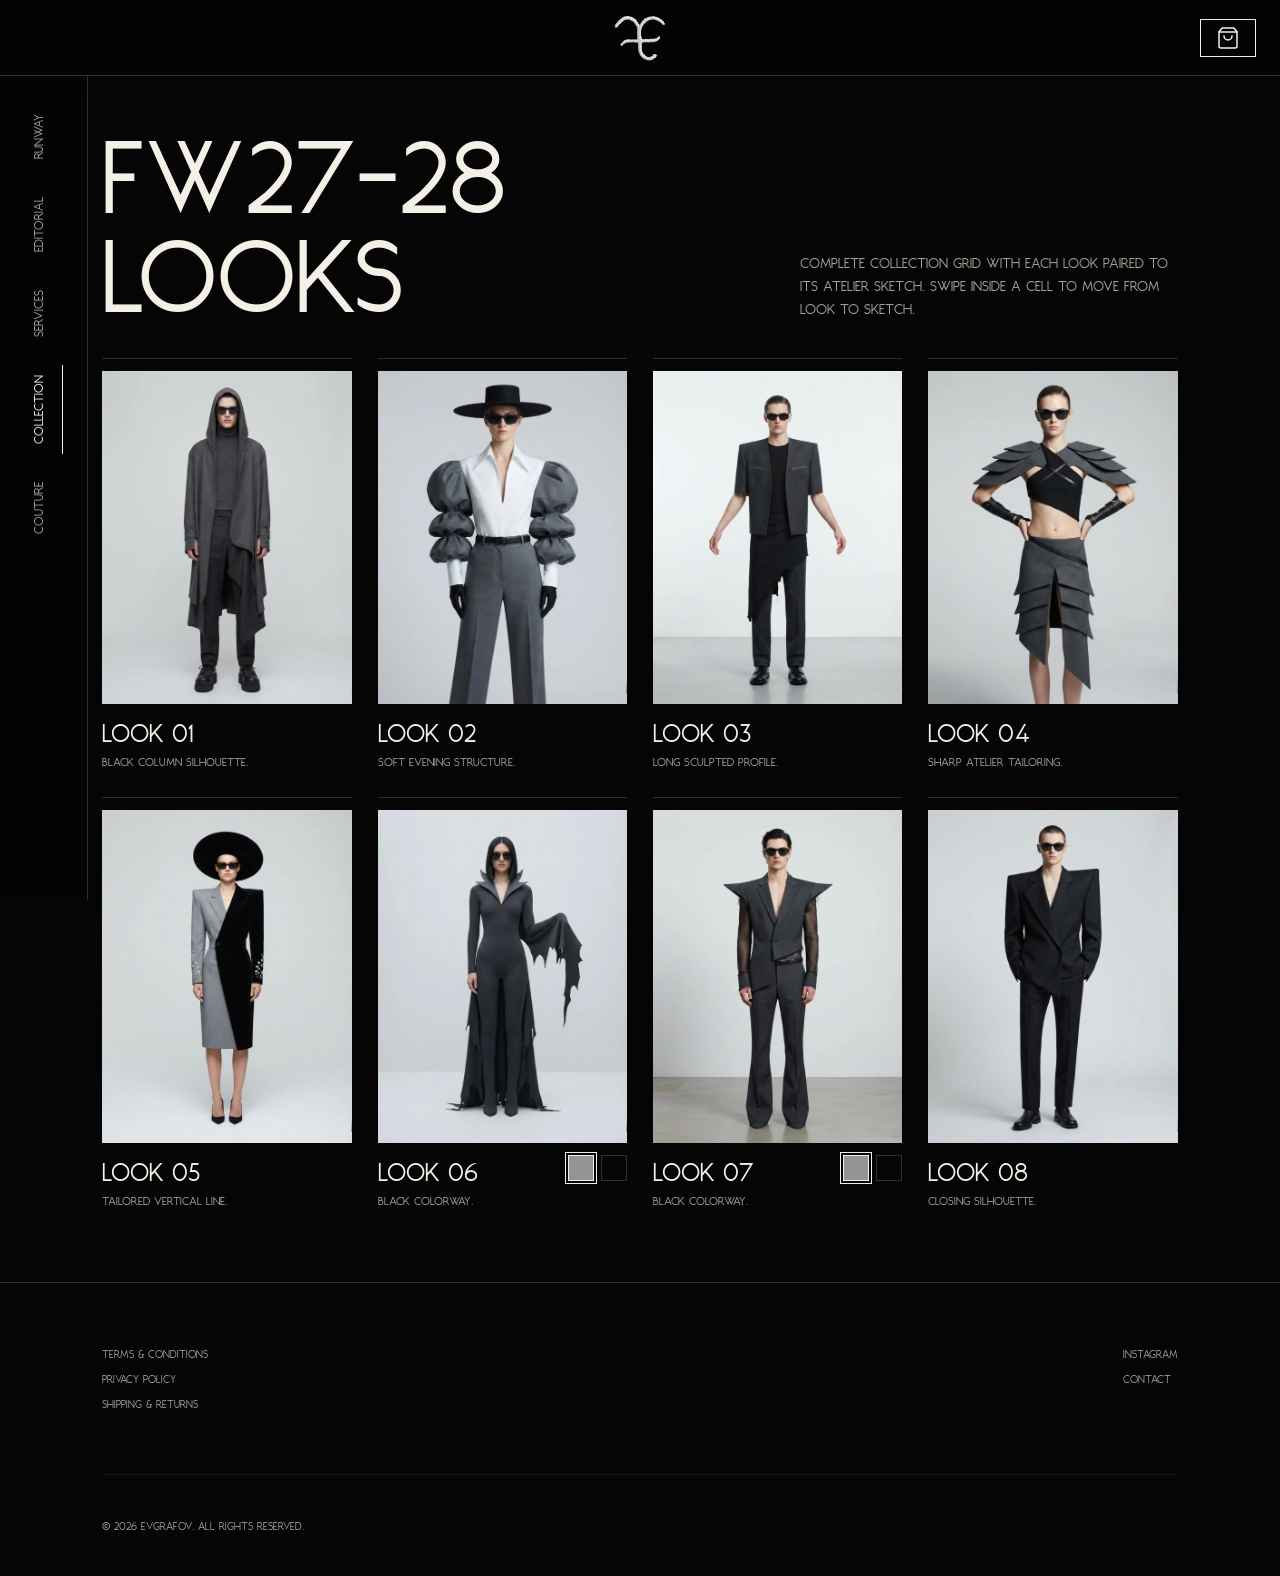
==== commit 71d6ae3a: "Update gallery assets and cart messaging Add new shoot images for FW27 collection and services secti" ====
--- a/collection.html
+++ b/collection.html
@@ -34,7 +34,16 @@
         aria-label="Open cart"
         aria-controls="cartPanel"
       >
-        <svg width="24" height="24" viewBox="0 0 24 24" fill="none" stroke="currentColor" stroke-width="1.5" stroke-linecap="round" stroke-linejoin="round">
+        <svg
+          width="24"
+          height="24"
+          viewBox="0 0 24 24"
+          fill="none"
+          stroke="currentColor"
+          stroke-width="1.5"
+          stroke-linecap="round"
+          stroke-linejoin="round"
+        >
           <path d="M6 2L3 6v14a2 2 0 0 0 2 2h14a2 2 0 0 0 2-2V6l-3-4z"></path>
           <line x1="3" y1="6" x2="21" y2="6"></line>
           <path d="M16 10a4 4 0 0 1-8 0"></path>
@@ -352,17 +361,19 @@
     <footer class="site-footer">
       <div class="footer-content">
         <div class="footer-links">
-        <a href="templates/terms.html">Terms & Conditions</a>
-        <a href="templates/privacy.html">Privacy Policy</a>
-        <a href="templates/shipping.html">Shipping & Returns</a>
-      </div>
+          <a href="templates/terms.html">Terms & Conditions</a>
+          <a href="templates/privacy.html">Privacy Policy</a>
+          <a href="templates/shipping.html">Shipping & Returns</a>
+        </div>
         <div class="footer-social">
-          <a href="https://instagram.com" target="_blank" rel="noopener">Instagram</a>
+          <a href="https://instagram.com" target="_blank" rel="noopener"
+            >Instagram</a
+          >
           <a href="mailto:alekseievgrafov@outlook.com">Contact</a>
         </div>
       </div>
       <div class="footer-bottom">
-        <p class="footer-copyright">© 2024 Evgrafov. All rights reserved.</p>
+        <p class="footer-copyright">© 2026 Evgrafov. All rights reserved.</p>
       </div>
     </footer>
 
@@ -386,9 +397,9 @@
           </button>
         </div>
         <div class="cart-items" data-cart-items>
-          <p>Your selection is empty.</p>
+          <p>We are not accepting orders at the moment. Request private appointments for custom orders.</p>
         </div>
-        <button class="checkout-button" type="button">Request order</button>
+        <a class="checkout-button" href="mailto:alekseievgrafov@outlook.com?subject=Request%20an%20appointment">Request private appointment</a>
       </div>
     </aside>
 
--- a/src/styles.css
+++ b/src/styles.css
@@ -308,7 +308,6 @@
 .split-image-section {
   display: grid;
   grid-template-columns: repeat(2, minmax(0, 1fr));
-  border-top: 1px solid var(--line);
 }
 
 .split-image-section img {
@@ -319,8 +318,8 @@
 }
 
 .services-section {
-  min-height: 82svh;
-  padding: calc(var(--header-h) + 58px) clamp(24px, 7vw, 104px) 92px;
+  min-height: 60svh;
+  padding: calc(var(--header-h) + 5px) clamp(24px, 7vw, 104px) 92px;
   border-top: 1px solid var(--line);
   text-align: center;
 }
@@ -344,12 +343,15 @@
   display: grid;
   gap: 18px;
   color: inherit;
+  justify-items: center;
   text-align: center;
   text-decoration: none;
 }
 
 .service-link img {
-  width: 100%;
+  width: min(100%, 300px);
+  height: min(26vw, 300px);
+  min-height: 220px;
   aspect-ratio: 1 / 1;
   object-fit: cover;
   filter: grayscale(0.18) contrast(1.04) brightness(0.92);
@@ -531,7 +533,8 @@
   margin-bottom: 64px;
 }
 
-.footer-links, .footer-social {
+.footer-links,
+.footer-social {
   display: flex;
   flex-direction: column;
   gap: 12px;
@@ -584,19 +587,33 @@
 }
 
 .couture-page-section {
-  min-height: 100svh;
-  padding: calc(var(--header-h) + 56px) clamp(24px, 8vw, 124px) 88px;
-  display: grid;
-  grid-template-columns: minmax(240px, 460px) minmax(0, 1fr);
+  min-height: calc(100svh - var(--header-h));
+  padding: var(--header-h) clamp(24px, 8vw, 124px) 0 0;
+  display: grid;
+  grid-template-columns: minmax(240px, 520px) minmax(0, 1fr);
   gap: clamp(32px, 7vw, 96px);
-  align-items: center;
-}
-
-.couture-page-section img {
+  align-items: stretch;
+}
+
+.couture-page-section img,
+.couture-page-section video {
   width: 100%;
+  height: 100%;
+  min-height: calc(100svh - var(--header-h));
   aspect-ratio: 3 / 4;
   object-fit: cover;
   filter: grayscale(0.16) contrast(1.04) brightness(0.94);
+}
+
+.couture-page-section video {
+  background: #080808;
+}
+
+.couture-copy {
+  display: grid;
+  align-content: center;
+  justify-items: center;
+  text-align: center;
 }
 
 .couture-page-section h1 {
@@ -805,6 +822,11 @@
   width: 100%;
   background: var(--ink);
   color: var(--paper);
+  display: inline-flex;
+  align-items: center;
+  justify-content: center;
+  text-decoration: none;
+  text-transform: uppercase;
 }
 
 .menu-toggle:hover,
@@ -884,14 +906,18 @@
   }
 
   .home-hero {
-    min-height: calc(100svh - var(--header-h));
-    padding-top: var(--header-h);
+    min-height: calc(100svh - var(--header-h) - 54px);
+    padding-top: calc(var(--header-h) + 54px);
   }
 
   .home-hero-figure {
     width: 100%;
-    height: calc(100svh - var(--header-h));
+    height: calc(100svh - var(--header-h) - 54px);
     max-height: none;
+  }
+
+  .home-hero-figure img {
+    object-position: 37% center;
   }
 
   .home-hero-copy {
@@ -922,6 +948,12 @@
     margin: 0 auto;
   }
 
+  .service-link img {
+    width: min(100%, 300px);
+    height: min(78vw, 300px);
+    min-height: 0;
+  }
+
   .carousel-shell {
     grid-template-columns: 1fr;
   }
@@ -950,11 +982,18 @@
 
   .couture-page-section {
     grid-template-columns: 1fr;
-    padding-top: calc(var(--header-h) + 92px);
-  }
-
-  .couture-page-section img {
-    max-width: 520px;
+    padding: calc(var(--header-h) + 54px) 0 64px;
+  }
+
+  .couture-page-section img,
+  .couture-page-section video {
+    width: 100%;
+    height: 68svh;
+    min-height: 0;
+  }
+
+  .couture-copy {
+    padding: 0 clamp(22px, 6vw, 48px);
   }
 
   .collection-intro {
@@ -977,7 +1016,6 @@
 }
 
 @media (prefers-reduced-motion: reduce) {
-
   *,
   *::before,
   *::after {
--- a/src/styles.css
+++ b/src/styles.css
@@ -308,7 +308,6 @@
 .split-image-section {
   display: grid;
   grid-template-columns: repeat(2, minmax(0, 1fr));
-  border-top: 1px solid var(--line);
 }
 
 .split-image-section img {
@@ -319,8 +318,8 @@
 }
 
 .services-section {
-  min-height: 82svh;
-  padding: calc(var(--header-h) + 58px) clamp(24px, 7vw, 104px) 92px;
+  min-height: 60svh;
+  padding: calc(var(--header-h) + 5px) clamp(24px, 7vw, 104px) 92px;
   border-top: 1px solid var(--line);
   text-align: center;
 }
@@ -344,12 +343,15 @@
   display: grid;
   gap: 18px;
   color: inherit;
+  justify-items: center;
   text-align: center;
   text-decoration: none;
 }
 
 .service-link img {
-  width: 100%;
+  width: min(100%, 300px);
+  height: min(26vw, 300px);
+  min-height: 220px;
   aspect-ratio: 1 / 1;
   object-fit: cover;
   filter: grayscale(0.18) contrast(1.04) brightness(0.92);
@@ -531,7 +533,8 @@
   margin-bottom: 64px;
 }
 
-.footer-links, .footer-social {
+.footer-links,
+.footer-social {
   display: flex;
   flex-direction: column;
   gap: 12px;
@@ -584,19 +587,33 @@
 }
 
 .couture-page-section {
-  min-height: 100svh;
-  padding: calc(var(--header-h) + 56px) clamp(24px, 8vw, 124px) 88px;
-  display: grid;
-  grid-template-columns: minmax(240px, 460px) minmax(0, 1fr);
+  min-height: calc(100svh - var(--header-h));
+  padding: var(--header-h) clamp(24px, 8vw, 124px) 0 0;
+  display: grid;
+  grid-template-columns: minmax(240px, 520px) minmax(0, 1fr);
   gap: clamp(32px, 7vw, 96px);
-  align-items: center;
-}
-
-.couture-page-section img {
+  align-items: stretch;
+}
+
+.couture-page-section img,
+.couture-page-section video {
   width: 100%;
+  height: 100%;
+  min-height: calc(100svh - var(--header-h));
   aspect-ratio: 3 / 4;
   object-fit: cover;
   filter: grayscale(0.16) contrast(1.04) brightness(0.94);
+}
+
+.couture-page-section video {
+  background: #080808;
+}
+
+.couture-copy {
+  display: grid;
+  align-content: center;
+  justify-items: center;
+  text-align: center;
 }
 
 .couture-page-section h1 {
@@ -805,6 +822,11 @@
   width: 100%;
   background: var(--ink);
   color: var(--paper);
+  display: inline-flex;
+  align-items: center;
+  justify-content: center;
+  text-decoration: none;
+  text-transform: uppercase;
 }
 
 .menu-toggle:hover,
@@ -884,14 +906,18 @@
   }
 
   .home-hero {
-    min-height: calc(100svh - var(--header-h));
-    padding-top: var(--header-h);
+    min-height: calc(100svh - var(--header-h) - 54px);
+    padding-top: calc(var(--header-h) + 54px);
   }
 
   .home-hero-figure {
     width: 100%;
-    height: calc(100svh - var(--header-h));
+    height: calc(100svh - var(--header-h) - 54px);
     max-height: none;
+  }
+
+  .home-hero-figure img {
+    object-position: 37% center;
   }
 
   .home-hero-copy {
@@ -922,6 +948,12 @@
     margin: 0 auto;
   }
 
+  .service-link img {
+    width: min(100%, 300px);
+    height: min(78vw, 300px);
+    min-height: 0;
+  }
+
   .carousel-shell {
     grid-template-columns: 1fr;
   }
@@ -950,11 +982,18 @@
 
   .couture-page-section {
     grid-template-columns: 1fr;
-    padding-top: calc(var(--header-h) + 92px);
-  }
-
-  .couture-page-section img {
-    max-width: 520px;
+    padding: calc(var(--header-h) + 54px) 0 64px;
+  }
+
+  .couture-page-section img,
+  .couture-page-section video {
+    width: 100%;
+    height: 68svh;
+    min-height: 0;
+  }
+
+  .couture-copy {
+    padding: 0 clamp(22px, 6vw, 48px);
   }
 
   .collection-intro {
@@ -977,7 +1016,6 @@
 }
 
 @media (prefers-reduced-motion: reduce) {
-
   *,
   *::before,
   *::after {
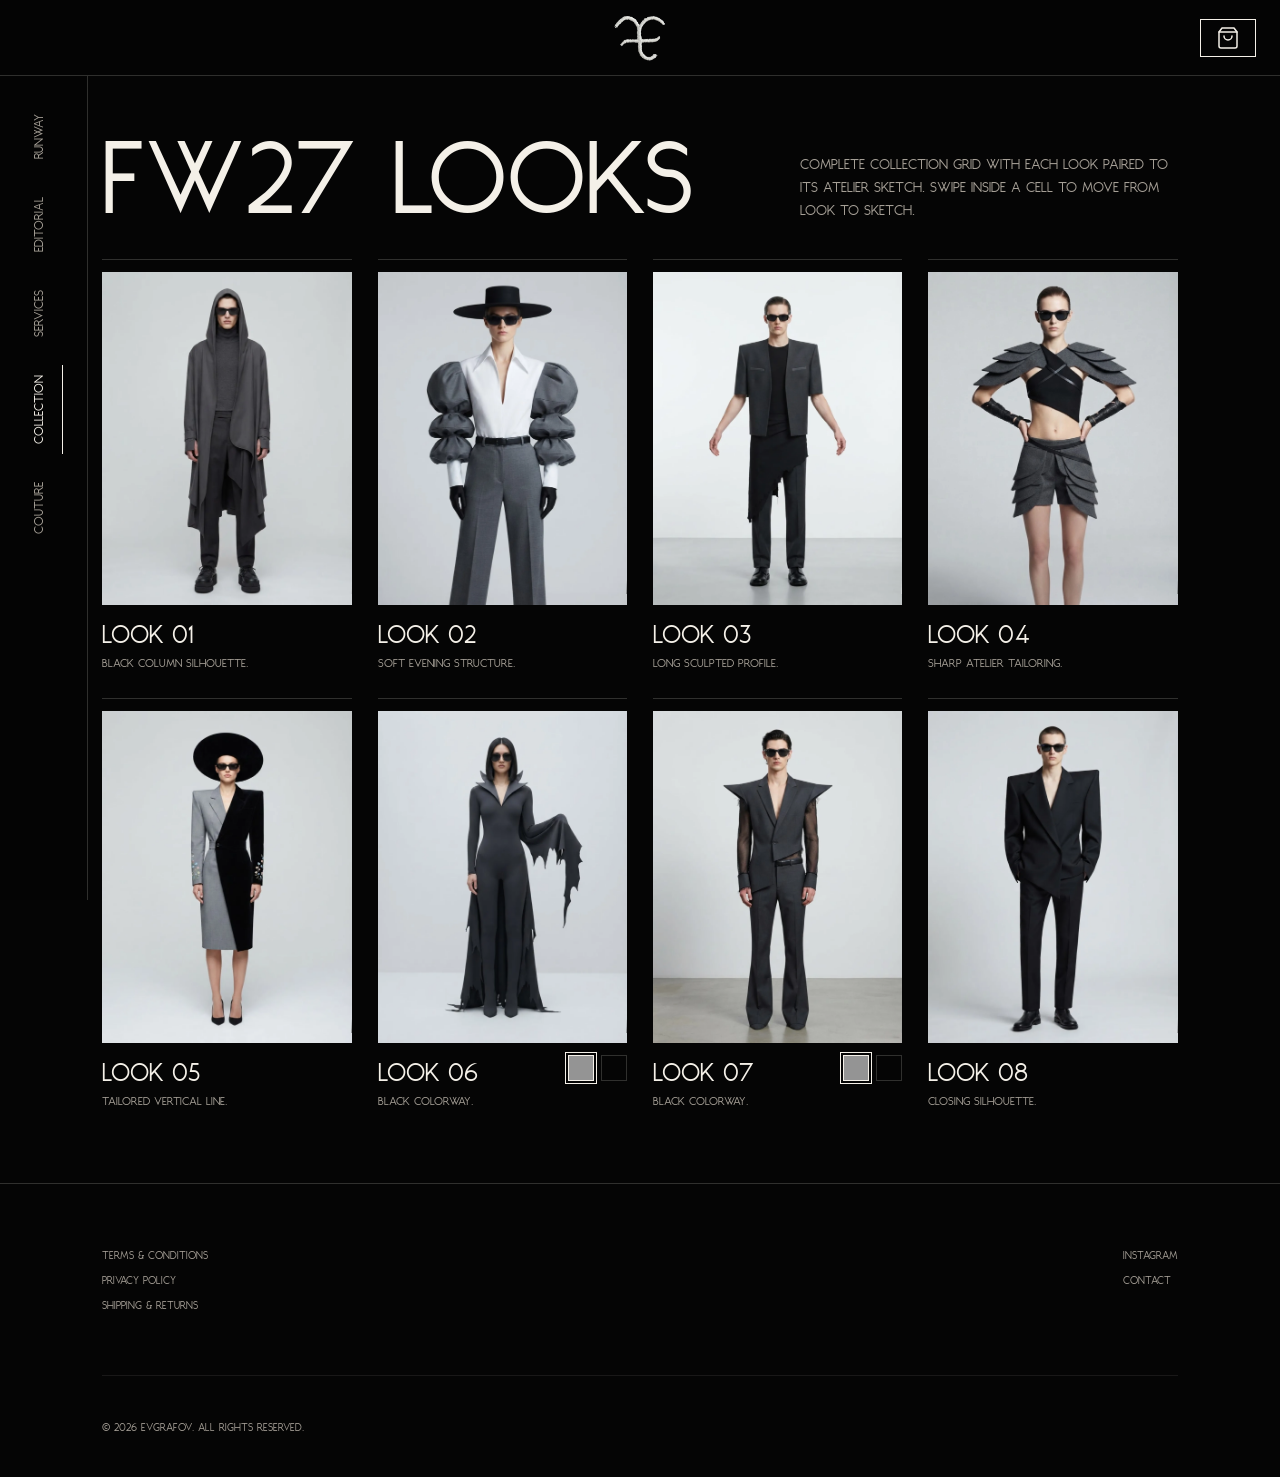
==== commit f6e321a5: "Updated timings of collection" ====
--- a/collection.html
+++ b/collection.html
@@ -7,7 +7,7 @@
       name="description"
       content="Evgrafov FW27-28 collection looks with runway visuals and sketches."
     />
-    <title>Evgrafov FW27-28</title>
+    <title>Evgrafov FW27</title>
     <link rel="icon" href="assets/favicon/favicon.ico" sizes="any" />
     <link rel="icon" href="assets/favicon/favicon.svg" type="image/svg+xml" />
     <link rel="apple-touch-icon" href="assets/favicon/apple-touch-icon.png" />
@@ -67,7 +67,7 @@
     <main class="collection-main">
       <section class="collection-intro" aria-labelledby="collection-title">
         <div>
-          <h1 id="collection-title">FW27-28 Looks</h1>
+          <h1 id="collection-title">FW27 Looks</h1>
         </div>
         <p>
           Complete collection grid with each look paired to its atelier sketch.
@@ -397,9 +397,51 @@
           </button>
         </div>
         <div class="cart-items" data-cart-items>
-          <p>We are not accepting orders at the moment. Request private appointments for custom orders.</p>
+          <p>
+            We are not accepting orders at the moment. Request private
+            appointments for custom orders.
+          </p>
         </div>
-        <a class="checkout-button" href="mailto:alekseievgrafov@outlook.com?subject=Request%20an%20appointment">Request private appointment</a>
+        <a
+          class="checkout-button"
+          href="mailto:alekseievgrafov@outlook.com?subject=Request%20an%20appointment"
+          >Request private appointment</a
+        >
+      </div>
+    </aside>
+
+    <aside
+      class="look-lightbox"
+      data-look-lightbox
+      aria-hidden="true"
+      aria-label="Detailed look preview"
+    >
+      <button
+        class="look-lightbox-scrim"
+        type="button"
+        data-close-look
+        aria-label="Close look preview"
+      ></button>
+      <div
+        class="look-lightbox-frame"
+        role="dialog"
+        aria-modal="true"
+        aria-labelledby="look-lightbox-title"
+      >
+        <button
+          class="look-lightbox-close"
+          type="button"
+          data-close-look
+          aria-label="Close look preview"
+        >
+          Close
+        </button>
+        <img
+          data-look-lightbox-image
+          src="assets/img/generated/looks/fw27_1.webp"
+          alt=""
+        />
+        <p id="look-lightbox-title" data-look-lightbox-caption></p>
       </div>
     </aside>
 
--- a/src/styles.css
+++ b/src/styles.css
@@ -47,6 +47,10 @@
 }
 
 body.cart-open {
+  overflow: hidden;
+}
+
+body.look-open {
   overflow: hidden;
 }
 
@@ -673,11 +677,25 @@
   height: auto;
   object-fit: cover;
   background: #101010;
+  cursor: zoom-in;
+  transition:
+    filter 220ms ease,
+    transform 260ms ease;
+}
+
+.look-slide:hover img {
+  filter: brightness(1.04) contrast(1.03);
+  transform: scale(1.045);
 }
 
 .look-slide.is-sketch img {
   filter: grayscale(1) contrast(1.08) brightness(0.9);
   transform: rotate(2deg) scale(0.96);
+}
+
+.look-slide.is-sketch:hover img {
+  filter: grayscale(0.75) contrast(1.08) brightness(0.98);
+  transform: rotate(2deg) scale(1.01);
 }
 
 .look-meta {
@@ -829,6 +847,75 @@
   text-transform: uppercase;
 }
 
+.look-lightbox {
+  position: fixed;
+  inset: 0;
+  z-index: 70;
+  display: grid;
+  place-items: center;
+  padding: clamp(18px, 4vw, 54px);
+  pointer-events: none;
+  opacity: 0;
+  transition: opacity 220ms ease;
+}
+
+.look-lightbox.is-open {
+  pointer-events: auto;
+  opacity: 1;
+}
+
+.look-lightbox-scrim {
+  position: absolute;
+  inset: 0;
+  border: 0;
+  background: rgba(0, 0, 0, 0.78);
+  -webkit-backdrop-filter: blur(8px);
+  backdrop-filter: blur(8px);
+}
+
+.look-lightbox-frame {
+  position: relative;
+  z-index: 1;
+  display: grid;
+  justify-items: center;
+  gap: 14px;
+  max-width: min(86vw, 760px);
+  max-height: 90svh;
+  transform: translateY(12px) scale(0.98);
+  transition: transform 220ms ease;
+}
+
+.look-lightbox.is-open .look-lightbox-frame {
+  transform: translateY(0) scale(1);
+}
+
+.look-lightbox-frame img {
+  width: auto;
+  max-width: 100%;
+  max-height: 82svh;
+  object-fit: contain;
+  background: #080808;
+  box-shadow: 0 24px 80px rgba(0, 0, 0, 0.48);
+}
+
+.look-lightbox-frame p {
+  margin: 0;
+  color: var(--muted);
+  font-size: 13px;
+  text-transform: uppercase;
+}
+
+.look-lightbox-close {
+  justify-self: end;
+  min-height: 38px;
+  padding: 0 14px;
+  border: 1px solid var(--ink);
+  background: var(--paper);
+  color: var(--ink);
+  text-transform: uppercase;
+  font-size: 11px;
+}
+
 .menu-toggle:hover,
 .cart-button:hover,
 .product-card button:hover,
--- a/src/styles.css
+++ b/src/styles.css
@@ -47,6 +47,10 @@
 }
 
 body.cart-open {
+  overflow: hidden;
+}
+
+body.look-open {
   overflow: hidden;
 }
 
@@ -673,11 +677,25 @@
   height: auto;
   object-fit: cover;
   background: #101010;
+  cursor: zoom-in;
+  transition:
+    filter 220ms ease,
+    transform 260ms ease;
+}
+
+.look-slide:hover img {
+  filter: brightness(1.04) contrast(1.03);
+  transform: scale(1.045);
 }
 
 .look-slide.is-sketch img {
   filter: grayscale(1) contrast(1.08) brightness(0.9);
   transform: rotate(2deg) scale(0.96);
+}
+
+.look-slide.is-sketch:hover img {
+  filter: grayscale(0.75) contrast(1.08) brightness(0.98);
+  transform: rotate(2deg) scale(1.01);
 }
 
 .look-meta {
@@ -829,6 +847,75 @@
   text-transform: uppercase;
 }
 
+.look-lightbox {
+  position: fixed;
+  inset: 0;
+  z-index: 70;
+  display: grid;
+  place-items: center;
+  padding: clamp(18px, 4vw, 54px);
+  pointer-events: none;
+  opacity: 0;
+  transition: opacity 220ms ease;
+}
+
+.look-lightbox.is-open {
+  pointer-events: auto;
+  opacity: 1;
+}
+
+.look-lightbox-scrim {
+  position: absolute;
+  inset: 0;
+  border: 0;
+  background: rgba(0, 0, 0, 0.78);
+  -webkit-backdrop-filter: blur(8px);
+  backdrop-filter: blur(8px);
+}
+
+.look-lightbox-frame {
+  position: relative;
+  z-index: 1;
+  display: grid;
+  justify-items: center;
+  gap: 14px;
+  max-width: min(86vw, 760px);
+  max-height: 90svh;
+  transform: translateY(12px) scale(0.98);
+  transition: transform 220ms ease;
+}
+
+.look-lightbox.is-open .look-lightbox-frame {
+  transform: translateY(0) scale(1);
+}
+
+.look-lightbox-frame img {
+  width: auto;
+  max-width: 100%;
+  max-height: 82svh;
+  object-fit: contain;
+  background: #080808;
+  box-shadow: 0 24px 80px rgba(0, 0, 0, 0.48);
+}
+
+.look-lightbox-frame p {
+  margin: 0;
+  color: var(--muted);
+  font-size: 13px;
+  text-transform: uppercase;
+}
+
+.look-lightbox-close {
+  justify-self: end;
+  min-height: 38px;
+  padding: 0 14px;
+  border: 1px solid var(--ink);
+  background: var(--paper);
+  color: var(--ink);
+  text-transform: uppercase;
+  font-size: 11px;
+}
+
 .menu-toggle:hover,
 .cart-button:hover,
 .product-card button:hover,
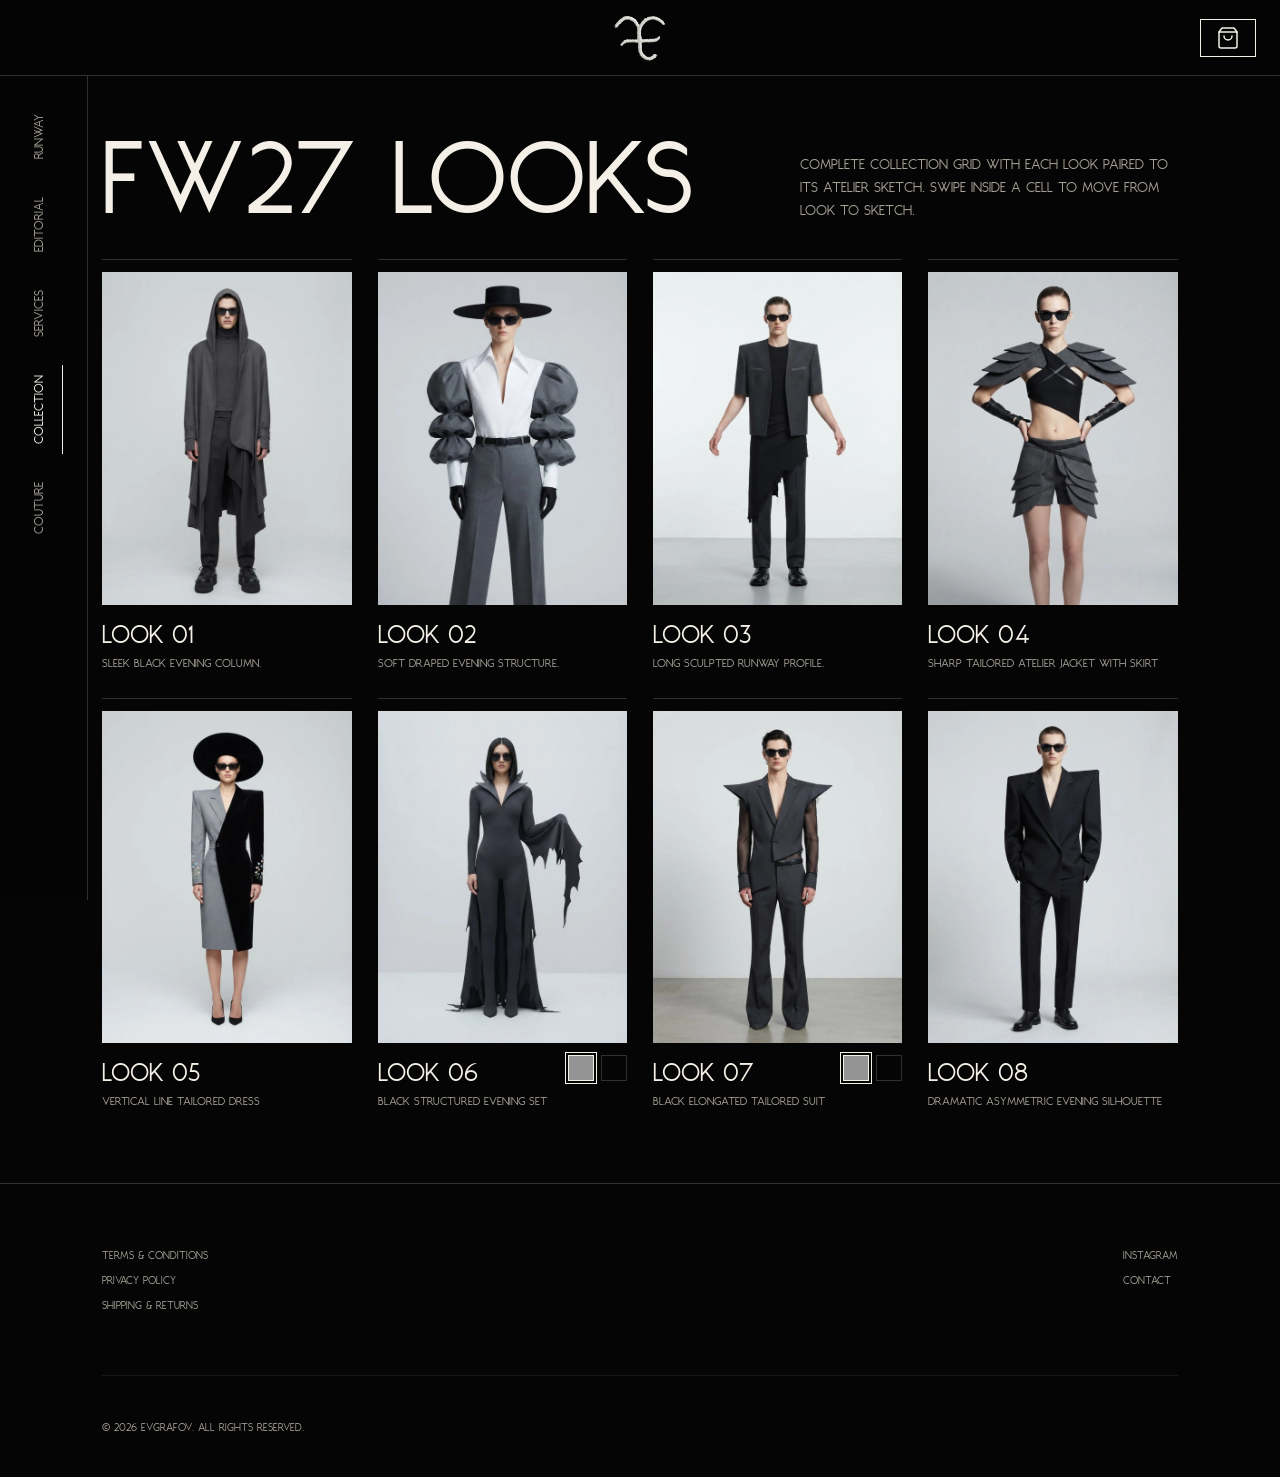
==== commit 013fc506: "Add accessories section and refine collection copy Adds a new Accessories section to the homepage wi" ====
--- a/collection.html
+++ b/collection.html
@@ -77,7 +77,7 @@
 
       <section class="looks-grid" aria-label="FW27 collection looks">
         <article class="look-cell">
-          <div class="look-carousel" tabindex="0" aria-label="Look 01 carousel">
+          <div class="look-carousel" aria-label="Look 01 image">
             <figure class="look-slide">
               <img
                 src="assets/img/generated/looks/fw27_1.webp"
@@ -100,13 +100,13 @@
           <div class="look-meta">
             <div>
               <h2>Look 01</h2>
-              <p>Black column silhouette.</p>
-            </div>
-          </div>
-        </article>
-
-        <article class="look-cell">
-          <div class="look-carousel" tabindex="0" aria-label="Look 02 carousel">
+              <p>Sleek black evening column.</p>
+            </div>
+          </div>
+        </article>
+
+        <article class="look-cell">
+          <div class="look-carousel" aria-label="Look 02 image">
             <figure class="look-slide">
               <img
                 src="assets/img/generated/looks/fw27_2.webp"
@@ -129,13 +129,13 @@
           <div class="look-meta">
             <div>
               <h2>Look 02</h2>
-              <p>Soft evening structure.</p>
-            </div>
-          </div>
-        </article>
-
-        <article class="look-cell">
-          <div class="look-carousel" tabindex="0" aria-label="Look 03 carousel">
+              <p>Soft draped evening structure.</p>
+            </div>
+          </div>
+        </article>
+
+        <article class="look-cell">
+          <div class="look-carousel" aria-label="Look 03 image">
             <figure class="look-slide">
               <img
                 src="assets/img/generated/looks/fw27_3.webp"
@@ -158,13 +158,13 @@
           <div class="look-meta">
             <div>
               <h2>Look 03</h2>
-              <p>Long sculpted profile.</p>
-            </div>
-          </div>
-        </article>
-
-        <article class="look-cell">
-          <div class="look-carousel" tabindex="0" aria-label="Look 04 carousel">
+              <p>Long sculpted runway profile.</p>
+            </div>
+          </div>
+        </article>
+
+        <article class="look-cell">
+          <div class="look-carousel" aria-label="Look 04 image">
             <figure class="look-slide">
               <img
                 src="assets/img/generated/looks/fw27_4.webp"
@@ -187,13 +187,13 @@
           <div class="look-meta">
             <div>
               <h2>Look 04</h2>
-              <p>Sharp atelier tailoring.</p>
-            </div>
-          </div>
-        </article>
-
-        <article class="look-cell">
-          <div class="look-carousel" tabindex="0" aria-label="Look 05 carousel">
+              <p>Sharp tailored atelier jacket with skirt</p>
+            </div>
+          </div>
+        </article>
+
+        <article class="look-cell">
+          <div class="look-carousel" aria-label="Look 05 image">
             <figure class="look-slide">
               <img
                 src="assets/img/generated/looks/fw27_5.webp"
@@ -216,13 +216,13 @@
           <div class="look-meta">
             <div>
               <h2>Look 05</h2>
-              <p>Tailored vertical line.</p>
-            </div>
-          </div>
-        </article>
-
-        <article class="look-cell">
-          <div class="look-carousel" tabindex="0" aria-label="Look 06 carousel">
+              <p>Vertical line tailored dress</p>
+            </div>
+          </div>
+        </article>
+
+        <article class="look-cell">
+          <div class="look-carousel" aria-label="Look 06 image">
             <figure class="look-slide">
               <img
                 data-color-target="look-06"
@@ -246,7 +246,7 @@
           <div class="look-meta">
             <div>
               <h2>Look 06</h2>
-              <p data-color-label="look-06">Black colorway.</p>
+              <p data-color-label="look-06">Black structured evening set</p>
             </div>
             <div class="color-options" aria-label="Look 06 color options">
               <button
@@ -257,6 +257,7 @@
                 data-color-src="assets/img/generated/looks/fw27_6_1.webp"
                 data-color-alt="FW27 look 06 in black"
                 data-color-name="Black"
+                data-color-description="Black structured evening set."
               >
                 Black
               </button>
@@ -267,6 +268,7 @@
                 data-color-src="assets/img/generated/looks/fw27_6_2.webp"
                 data-color-alt="FW27 look 06 in ivory"
                 data-color-name="Ivory"
+                data-color-description="Ivory structured evening set."
               >
                 Ivory
               </button>
@@ -275,7 +277,7 @@
         </article>
 
         <article class="look-cell">
-          <div class="look-carousel" tabindex="0" aria-label="Look 07 carousel">
+          <div class="look-carousel" aria-label="Look 07 image">
             <figure class="look-slide">
               <img
                 data-color-target="look-07"
@@ -299,7 +301,7 @@
           <div class="look-meta">
             <div>
               <h2>Look 07</h2>
-              <p data-color-label="look-07">Black colorway.</p>
+              <p data-color-label="look-07">Black elongated tailored suit</p>
             </div>
             <div class="color-options" aria-label="Look 07 color options">
               <button
@@ -310,6 +312,7 @@
                 data-color-src="assets/img/generated/looks/fw27_7_1.webp"
                 data-color-alt="FW27 look 07 in black"
                 data-color-name="Black"
+                data-color-description="Black elongated tailored dress."
               >
                 Black
               </button>
@@ -320,6 +323,7 @@
                 data-color-src="assets/img/generated/looks/fw27_7_2.webp"
                 data-color-alt="FW27 look 07 in sand"
                 data-color-name="Sand"
+                data-color-description="Sand elongated tailored dress."
               >
                 Sand
               </button>
@@ -328,7 +332,7 @@
         </article>
 
         <article class="look-cell">
-          <div class="look-carousel" tabindex="0" aria-label="Look 08 carousel">
+          <div class="look-carousel" aria-label="Look 08 image">
             <figure class="look-slide">
               <img
                 src="assets/img/generated/looks/fw27_8.webp"
@@ -351,7 +355,7 @@
           <div class="look-meta">
             <div>
               <h2>Look 08</h2>
-              <p>Closing silhouette.</p>
+              <p>Dramatic asymmetric evening silhouette</p>
             </div>
           </div>
         </article>
--- a/src/styles.css
+++ b/src/styles.css
@@ -375,6 +375,72 @@
   transform: translateY(-3px);
 }
 
+.accessories-section {
+  min-height: 82svh;
+  display: grid;
+  grid-template-columns: minmax(0, 1.08fr) minmax(280px, 0.92fr);
+  align-items: center;
+  gap: clamp(28px, 6vw, 96px);
+  padding: calc(var(--header-h) + 44px) clamp(24px, 7vw, 104px) 86px;
+  border-top: 1px solid var(--line);
+}
+
+.accessories-figure {
+  overflow: hidden;
+  aspect-ratio: 1 / 1;
+  background: #101010;
+}
+
+.accessories-figure img {
+  width: 100%;
+  height: 100%;
+  aspect-ratio: 1 / 1;
+  object-fit: contain;
+  filter: grayscale(0.12) contrast(1.04) brightness(0.94);
+  transition: filter 220ms ease;
+}
+
+.accessories-section:hover .accessories-figure img {
+  filter: grayscale(0) contrast(1.02) brightness(1);
+}
+
+.accessories-copy {
+  max-width: 430px;
+}
+
+.accessories-copy p {
+  margin: 0 0 14px;
+  color: var(--muted);
+  text-transform: uppercase;
+  font-size: 12px;
+}
+
+.accessories-copy h2 {
+  margin: 0 0 30px;
+  font-size: clamp(42px, 7vw, 92px);
+  line-height: 0.92;
+  font-weight: 400;
+}
+
+.accessories-copy a {
+  display: inline-flex;
+  min-height: 42px;
+  align-items: center;
+  border: 1px solid var(--ink);
+  padding: 0 22px;
+  text-decoration: none;
+  text-transform: uppercase;
+  font-size: 12px;
+  transition:
+    background 180ms ease,
+    color 180ms ease;
+}
+
+.accessories-copy a:hover {
+  background: var(--ink);
+  color: var(--paper);
+}
+
 .collection-section {
   min-height: 100svh;
   padding: calc(var(--header-h) + 48px) clamp(22px, 5vw, 80px) 72px;
@@ -656,19 +722,18 @@
 }
 
 .look-carousel {
-  display: grid;
-  grid-auto-flow: column;
-  grid-auto-columns: 100%;
-  overflow-x: auto;
-  scroll-snap-type: x mandatory;
-  scrollbar-width: thin;
+  display: block;
+  overflow: hidden;
   background: #080808;
 }
 
 .look-slide {
-  scroll-snap-align: start;
   position: relative;
   min-width: 0;
+}
+
+.look-slide:not(:first-child) {
+  display: none;
 }
 
 .look-slide img {
@@ -1018,11 +1083,33 @@
   }
 
   .split-image-section {
+    grid-template-columns: repeat(2, minmax(0, 1fr));
+  }
+
+  .split-image-section img {
+    height: auto;
+    aspect-ratio: 1 / 1;
+  }
+
+  .accessories-section {
+    min-height: 0;
     grid-template-columns: 1fr;
-  }
-
-  .split-image-section img {
-    height: 62svh;
+    justify-items: center;
+    gap: 24px;
+    padding: calc(var(--header-h) + 70px) clamp(22px, 6vw, 48px) 64px;
+  }
+
+  .accessories-figure {
+    width: min(74vw, 320px);
+  }
+
+  .accessories-copy {
+    max-width: none;
+    width: 100%;
+  }
+
+  .accessories-copy h2 {
+    max-width: 8ch;
   }
 
   .services-section {
--- a/src/styles.css
+++ b/src/styles.css
@@ -375,6 +375,72 @@
   transform: translateY(-3px);
 }
 
+.accessories-section {
+  min-height: 82svh;
+  display: grid;
+  grid-template-columns: minmax(0, 1.08fr) minmax(280px, 0.92fr);
+  align-items: center;
+  gap: clamp(28px, 6vw, 96px);
+  padding: calc(var(--header-h) + 44px) clamp(24px, 7vw, 104px) 86px;
+  border-top: 1px solid var(--line);
+}
+
+.accessories-figure {
+  overflow: hidden;
+  aspect-ratio: 1 / 1;
+  background: #101010;
+}
+
+.accessories-figure img {
+  width: 100%;
+  height: 100%;
+  aspect-ratio: 1 / 1;
+  object-fit: contain;
+  filter: grayscale(0.12) contrast(1.04) brightness(0.94);
+  transition: filter 220ms ease;
+}
+
+.accessories-section:hover .accessories-figure img {
+  filter: grayscale(0) contrast(1.02) brightness(1);
+}
+
+.accessories-copy {
+  max-width: 430px;
+}
+
+.accessories-copy p {
+  margin: 0 0 14px;
+  color: var(--muted);
+  text-transform: uppercase;
+  font-size: 12px;
+}
+
+.accessories-copy h2 {
+  margin: 0 0 30px;
+  font-size: clamp(42px, 7vw, 92px);
+  line-height: 0.92;
+  font-weight: 400;
+}
+
+.accessories-copy a {
+  display: inline-flex;
+  min-height: 42px;
+  align-items: center;
+  border: 1px solid var(--ink);
+  padding: 0 22px;
+  text-decoration: none;
+  text-transform: uppercase;
+  font-size: 12px;
+  transition:
+    background 180ms ease,
+    color 180ms ease;
+}
+
+.accessories-copy a:hover {
+  background: var(--ink);
+  color: var(--paper);
+}
+
 .collection-section {
   min-height: 100svh;
   padding: calc(var(--header-h) + 48px) clamp(22px, 5vw, 80px) 72px;
@@ -656,19 +722,18 @@
 }
 
 .look-carousel {
-  display: grid;
-  grid-auto-flow: column;
-  grid-auto-columns: 100%;
-  overflow-x: auto;
-  scroll-snap-type: x mandatory;
-  scrollbar-width: thin;
+  display: block;
+  overflow: hidden;
   background: #080808;
 }
 
 .look-slide {
-  scroll-snap-align: start;
   position: relative;
   min-width: 0;
+}
+
+.look-slide:not(:first-child) {
+  display: none;
 }
 
 .look-slide img {
@@ -1018,11 +1083,33 @@
   }
 
   .split-image-section {
+    grid-template-columns: repeat(2, minmax(0, 1fr));
+  }
+
+  .split-image-section img {
+    height: auto;
+    aspect-ratio: 1 / 1;
+  }
+
+  .accessories-section {
+    min-height: 0;
     grid-template-columns: 1fr;
-  }
-
-  .split-image-section img {
-    height: 62svh;
+    justify-items: center;
+    gap: 24px;
+    padding: calc(var(--header-h) + 70px) clamp(22px, 6vw, 48px) 64px;
+  }
+
+  .accessories-figure {
+    width: min(74vw, 320px);
+  }
+
+  .accessories-copy {
+    max-width: none;
+    width: 100%;
+  }
+
+  .accessories-copy h2 {
+    max-width: 8ch;
   }
 
   .services-section {
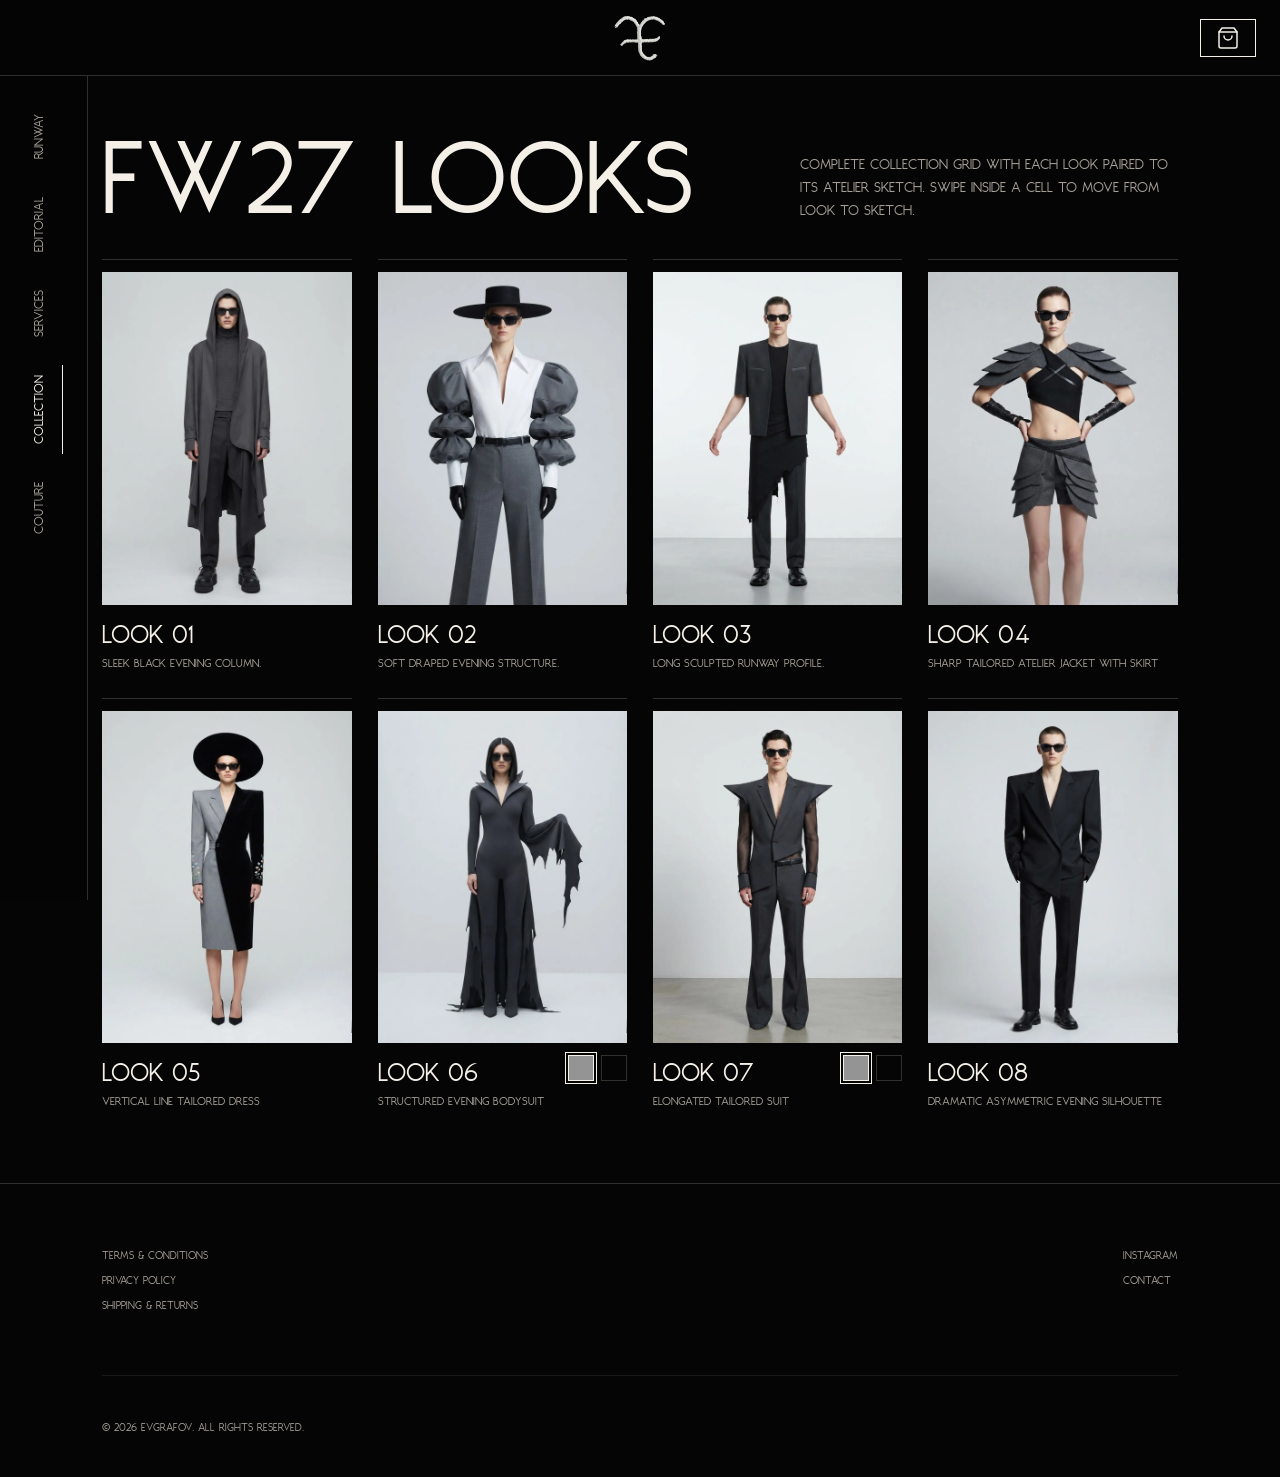
==== commit 575de5a8: "changed copy and fixed issues with scrolls" ====
--- a/collection.html
+++ b/collection.html
@@ -77,7 +77,7 @@
 
       <section class="looks-grid" aria-label="FW27 collection looks">
         <article class="look-cell">
-          <div class="look-carousel" aria-label="Look 01 image">
+          <div class="look-carousel" tabindex="0" aria-label="Look 01 carousel">
             <figure class="look-slide">
               <img
                 src="assets/img/generated/looks/fw27_1.webp"
@@ -106,7 +106,7 @@
         </article>
 
         <article class="look-cell">
-          <div class="look-carousel" aria-label="Look 02 image">
+          <div class="look-carousel" tabindex="0" aria-label="Look 02 carousel">
             <figure class="look-slide">
               <img
                 src="assets/img/generated/looks/fw27_2.webp"
@@ -135,7 +135,7 @@
         </article>
 
         <article class="look-cell">
-          <div class="look-carousel" aria-label="Look 03 image">
+          <div class="look-carousel" tabindex="0" aria-label="Look 03 carousel">
             <figure class="look-slide">
               <img
                 src="assets/img/generated/looks/fw27_3.webp"
@@ -164,7 +164,7 @@
         </article>
 
         <article class="look-cell">
-          <div class="look-carousel" aria-label="Look 04 image">
+          <div class="look-carousel" tabindex="0" aria-label="Look 04 carousel">
             <figure class="look-slide">
               <img
                 src="assets/img/generated/looks/fw27_4.webp"
@@ -193,7 +193,7 @@
         </article>
 
         <article class="look-cell">
-          <div class="look-carousel" aria-label="Look 05 image">
+          <div class="look-carousel" tabindex="0" aria-label="Look 05 carousel">
             <figure class="look-slide">
               <img
                 src="assets/img/generated/looks/fw27_5.webp"
@@ -222,7 +222,7 @@
         </article>
 
         <article class="look-cell">
-          <div class="look-carousel" aria-label="Look 06 image">
+          <div class="look-carousel" tabindex="0" aria-label="Look 06 carousel">
             <figure class="look-slide">
               <img
                 data-color-target="look-06"
@@ -246,7 +246,7 @@
           <div class="look-meta">
             <div>
               <h2>Look 06</h2>
-              <p data-color-label="look-06">Black structured evening set</p>
+              <p data-color-label="look-06">Structured evening bodysuit</p>
             </div>
             <div class="color-options" aria-label="Look 06 color options">
               <button
@@ -255,36 +255,36 @@
                 style="--swatch: #949494"
                 data-color-button="look-06"
                 data-color-src="assets/img/generated/looks/fw27_6_1.webp"
-                data-color-alt="FW27 look 06 in black"
-                data-color-name="Black"
-                data-color-description="Black structured evening set."
+                data-color-alt="FW27 look 06 in dark gray"
+                data-color-name="Dark Gray"
+                data-color-description="Dark gray structured evening bodysuit"
               >
-                Black
+                Dark Gray
               </button>
               <button
                 type="button"
                 style="--swatch: #050505"
                 data-color-button="look-06"
                 data-color-src="assets/img/generated/looks/fw27_6_2.webp"
-                data-color-alt="FW27 look 06 in ivory"
-                data-color-name="Ivory"
-                data-color-description="Ivory structured evening set."
+                data-color-alt="FW27 look 06 in black"
+                data-color-name="Black"
+                data-color-description="Black structured evening bodysuit"
               >
-                Ivory
+                Black
               </button>
             </div>
           </div>
         </article>
 
         <article class="look-cell">
-          <div class="look-carousel" aria-label="Look 07 image">
+          <div class="look-carousel" tabindex="0" aria-label="Look 07 carousel">
             <figure class="look-slide">
               <img
                 data-color-target="look-07"
                 src="assets/img/generated/looks/fw27_7_1.webp"
                 width="821"
                 height="1100"
-                alt="FW27 look 07 in black"
+                alt="FW27 look 07 in dark gray"
                 loading="lazy"
               />
             </figure>
@@ -301,7 +301,7 @@
           <div class="look-meta">
             <div>
               <h2>Look 07</h2>
-              <p data-color-label="look-07">Black elongated tailored suit</p>
+              <p data-color-label="look-07">Elongated tailored suit</p>
             </div>
             <div class="color-options" aria-label="Look 07 color options">
               <button
@@ -310,29 +310,29 @@
                 style="--swatch: #949494"
                 data-color-button="look-07"
                 data-color-src="assets/img/generated/looks/fw27_7_1.webp"
-                data-color-alt="FW27 look 07 in black"
-                data-color-name="Black"
-                data-color-description="Black elongated tailored dress."
+                data-color-alt="FW27 look 07 in dark gray"
+                data-color-name="Dark Gray"
+                data-color-description="Dark gray elongated tailored suit"
               >
-                Black
+                Dark Gray
               </button>
               <button
                 type="button"
                 style="--swatch: #050505"
                 data-color-button="look-07"
                 data-color-src="assets/img/generated/looks/fw27_7_2.webp"
-                data-color-alt="FW27 look 07 in sand"
-                data-color-name="Sand"
-                data-color-description="Sand elongated tailored dress."
+                data-color-alt="FW27 look 07 in black"
+                data-color-name="Black"
+                data-color-description="Black elongated tailored suit"
               >
-                Sand
+                Black
               </button>
             </div>
           </div>
         </article>
 
         <article class="look-cell">
-          <div class="look-carousel" aria-label="Look 08 image">
+          <div class="look-carousel" tabindex="0" aria-label="Look 08 carousel">
             <figure class="look-slide">
               <img
                 src="assets/img/generated/looks/fw27_8.webp"
--- a/src/styles.css
+++ b/src/styles.css
@@ -722,18 +722,22 @@
 }
 
 .look-carousel {
-  display: block;
-  overflow: hidden;
+  display: grid;
+  grid-auto-flow: column;
+  grid-auto-columns: 100%;
+  overflow-x: auto;
+  overflow-y: hidden;
+  overscroll-behavior-inline: contain;
+  scroll-snap-type: x mandatory;
+  scrollbar-width: thin;
+  touch-action: pan-x;
   background: #080808;
 }
 
 .look-slide {
+  scroll-snap-align: start;
   position: relative;
   min-width: 0;
-}
-
-.look-slide:not(:first-child) {
-  display: none;
 }
 
 .look-slide img {
--- a/src/styles.css
+++ b/src/styles.css
@@ -722,18 +722,22 @@
 }
 
 .look-carousel {
-  display: block;
-  overflow: hidden;
+  display: grid;
+  grid-auto-flow: column;
+  grid-auto-columns: 100%;
+  overflow-x: auto;
+  overflow-y: hidden;
+  overscroll-behavior-inline: contain;
+  scroll-snap-type: x mandatory;
+  scrollbar-width: thin;
+  touch-action: pan-x;
   background: #080808;
 }
 
 .look-slide {
+  scroll-snap-align: start;
   position: relative;
   min-width: 0;
-}
-
-.look-slide:not(:first-child) {
-  display: none;
 }
 
 .look-slide img {
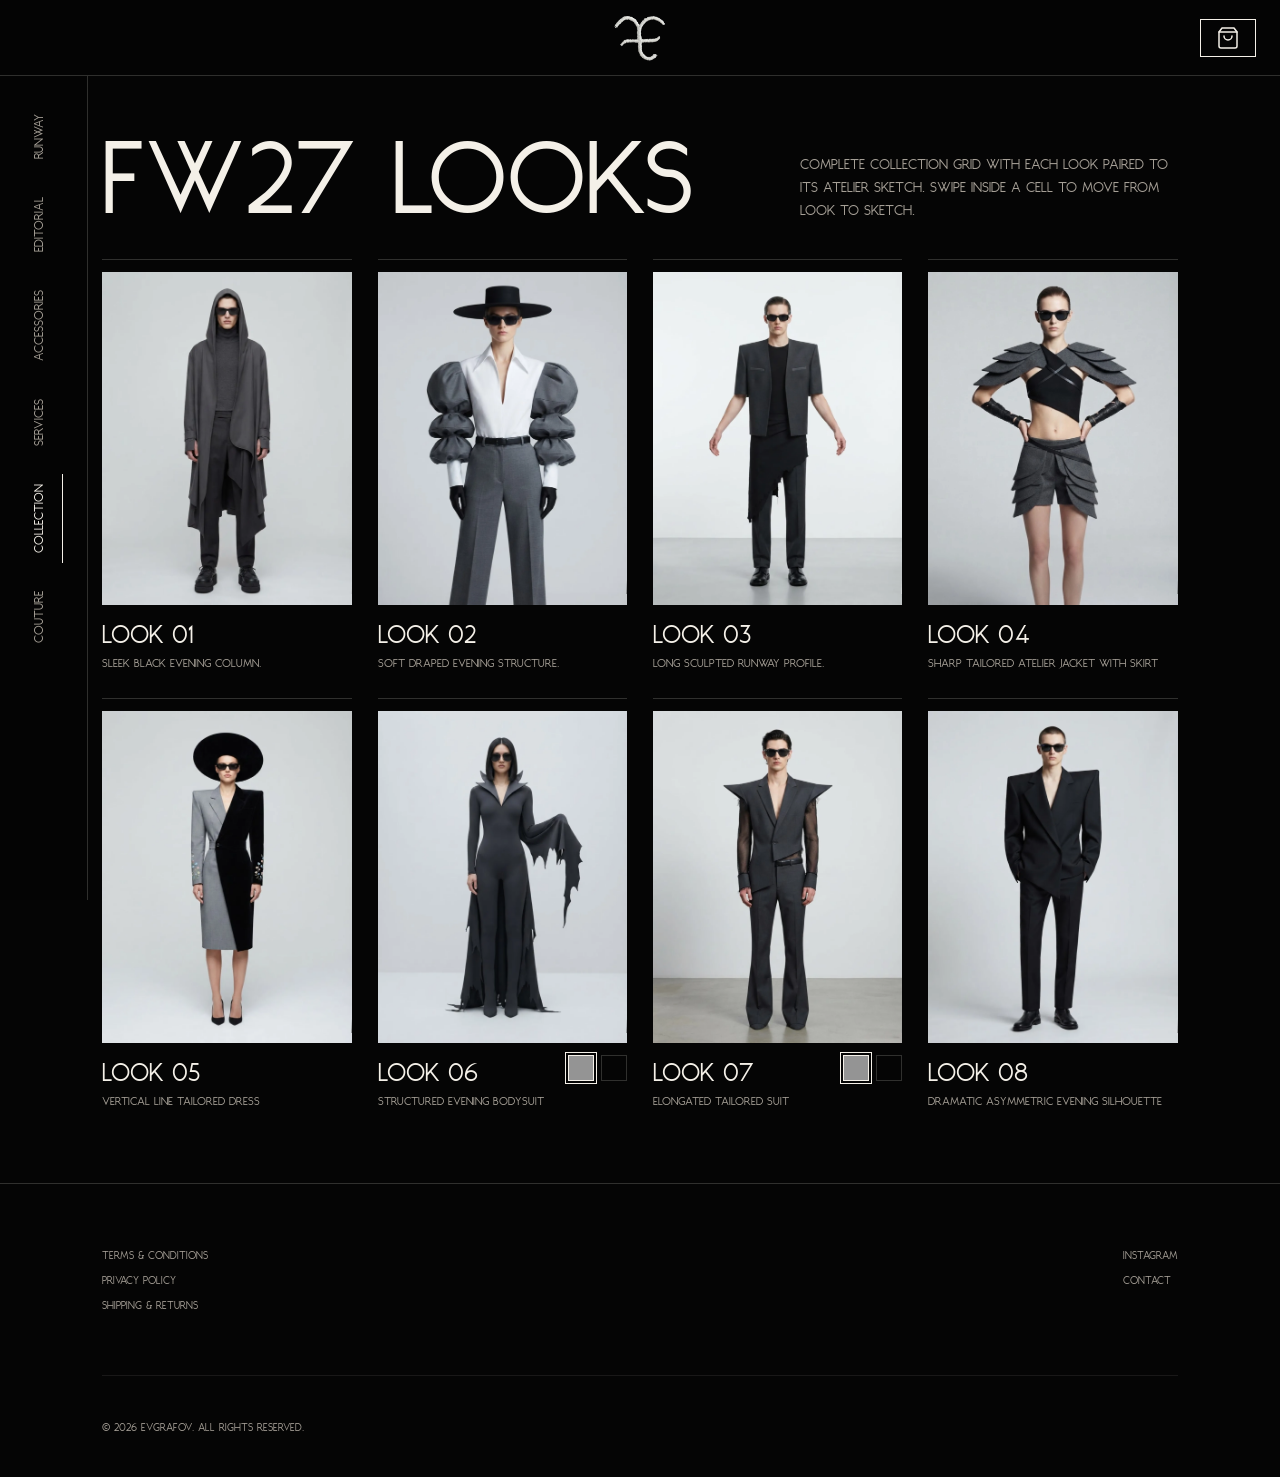
==== commit 316109d5: "updated navbar" ====
--- a/collection.html
+++ b/collection.html
@@ -59,6 +59,7 @@
     >
       <a href="index.html#runway">Runway</a>
       <a href="index.html#split">Editorial</a>
+      <a href="index.html#accessories">Accessories</a>
       <a href="index.html#services">Services</a>
       <a href="collection.html" class="is-active">Collection</a>
       <a href="couture.html">Couture</a>
